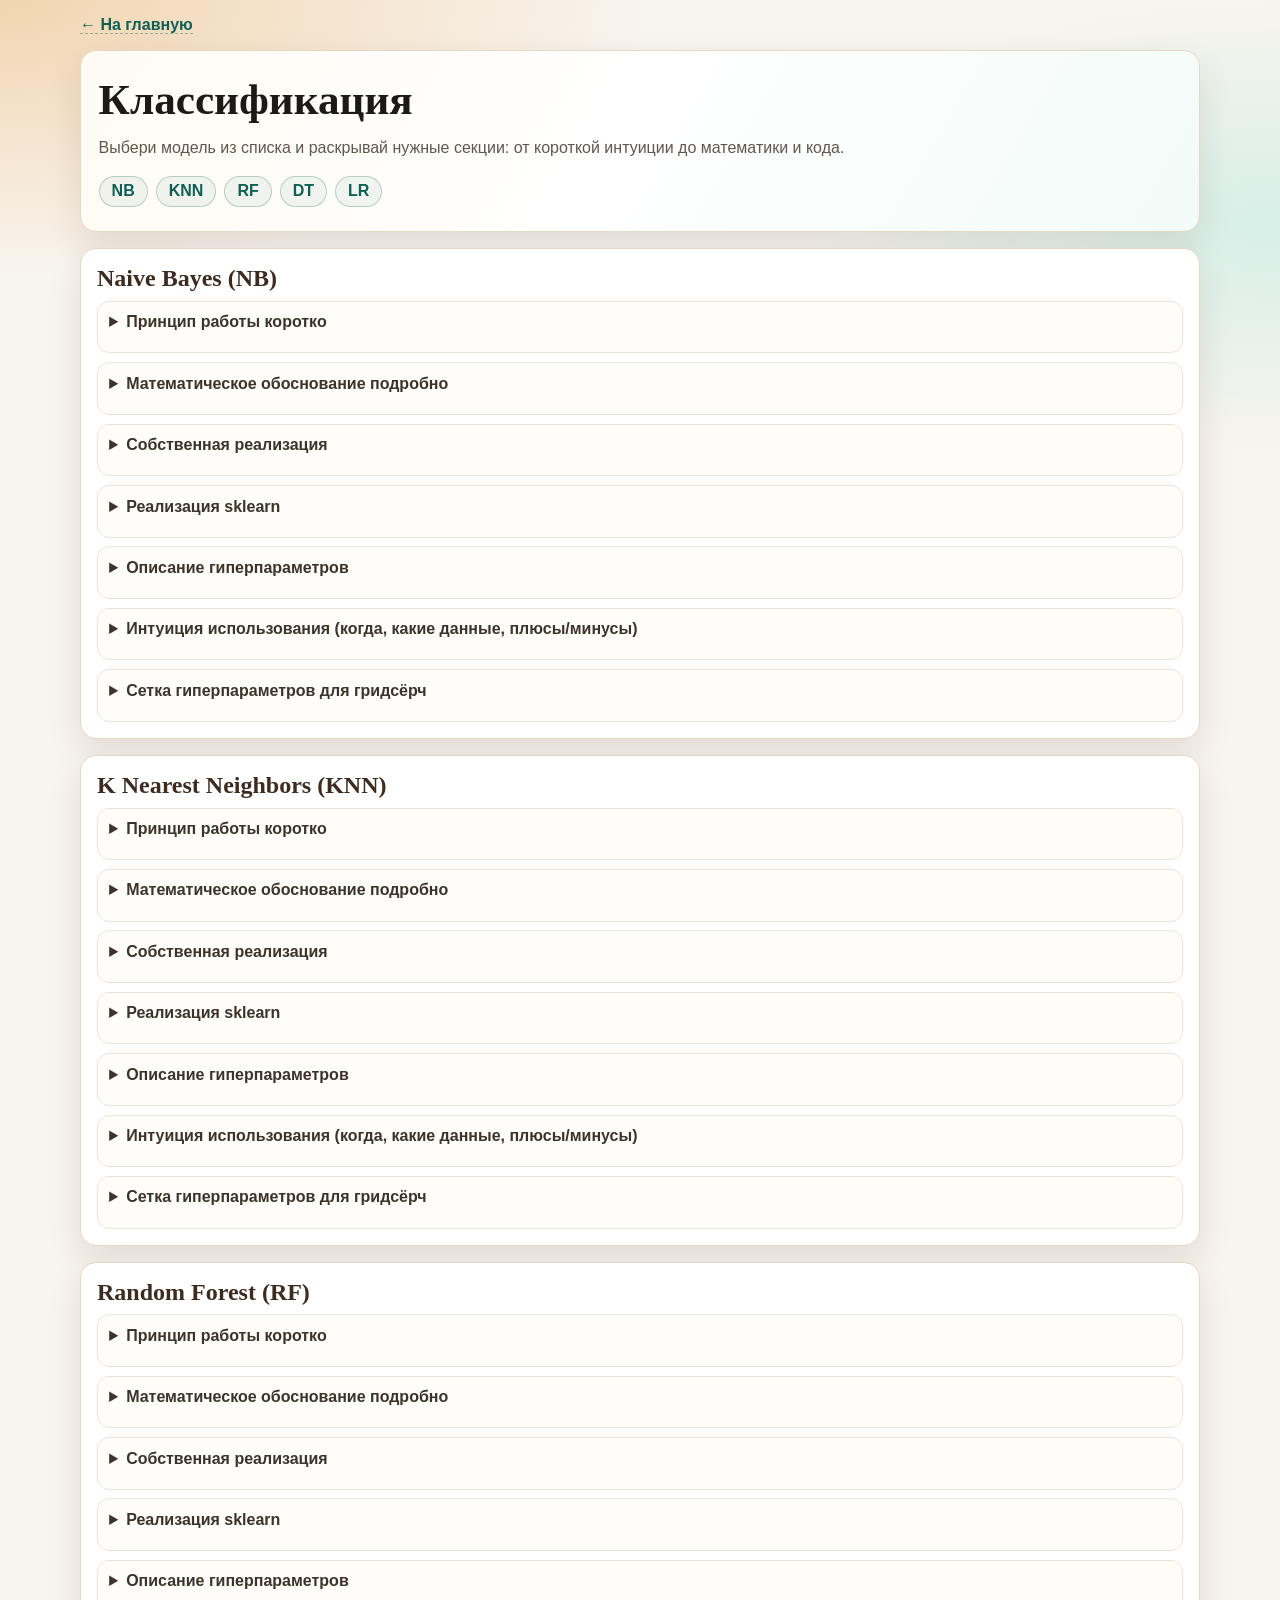
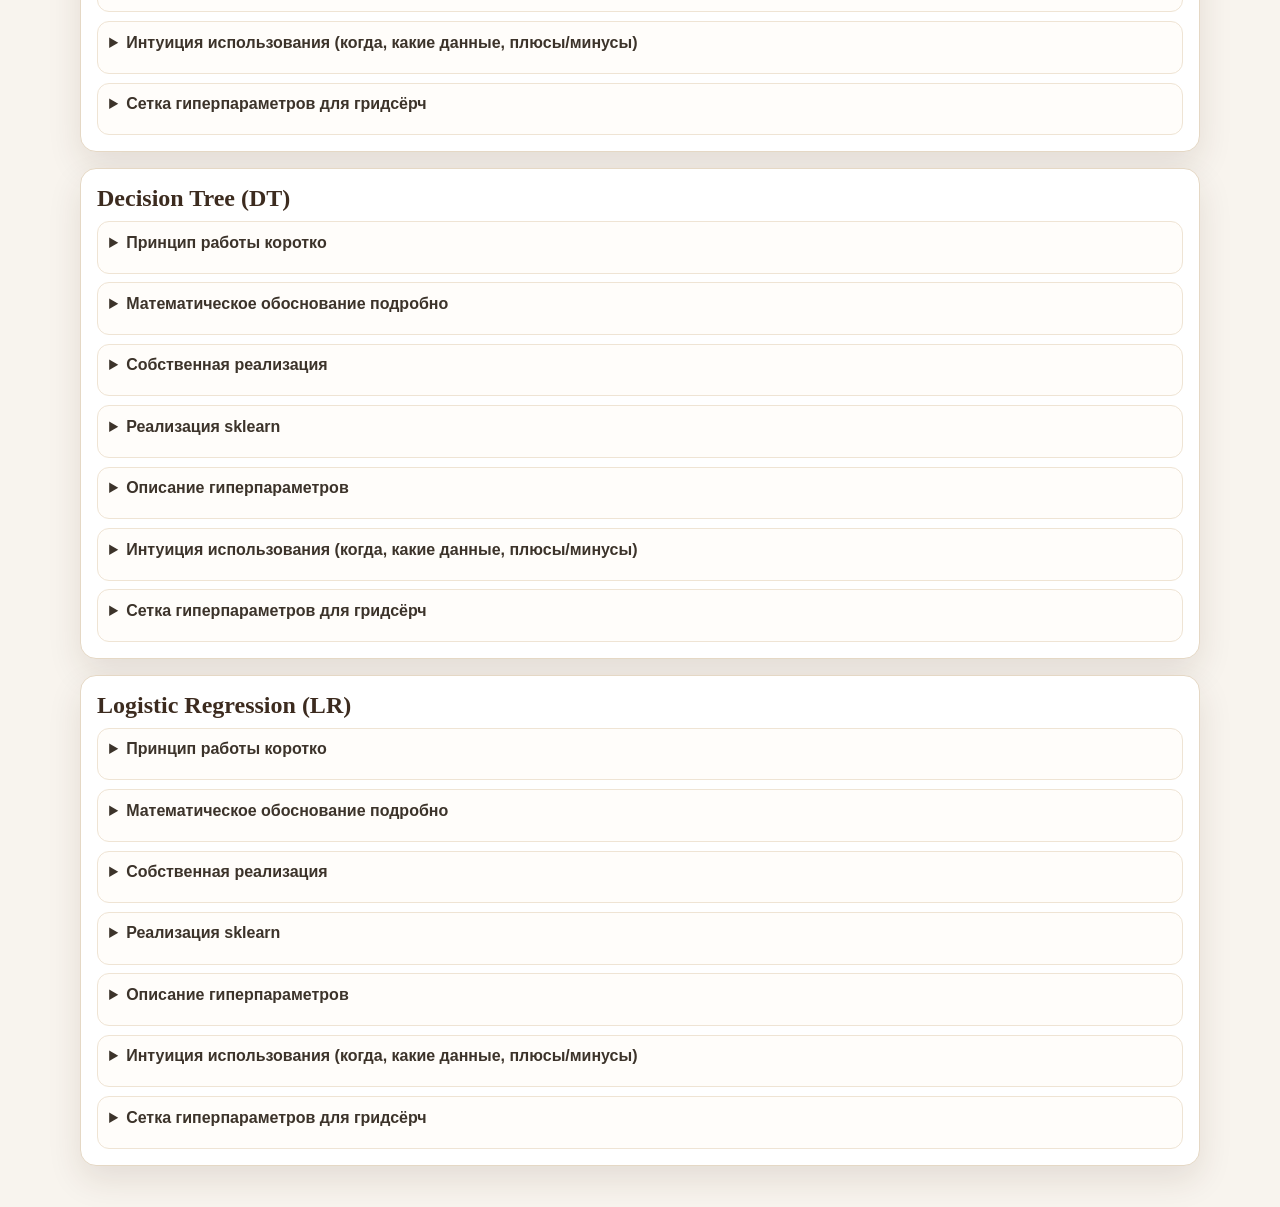
==== classic/classification.html @ c5a0ce5e "init" ====
<!doctype html>
<html lang="ru">
<head>
  <meta charset="UTF-8" />
  <meta name="viewport" content="width=device-width, initial-scale=1.0" />
  <title>Классификация | ML Course</title>
  <style>
    :root {
      --bg: #f8f4ee;
      --text: #1d1916;
      --muted: #62574d;
      --primary: #b14f29;
      --accent: #0f5f55;
      --card: #fff;
      --border: #e5d8c5;
      --shadow: 0 14px 34px rgba(65, 39, 14, 0.11);
      --r: 16px;
      --code-bg: #1f1f1f;
      --code-text: #efece4;
    }
    * { box-sizing: border-box; }
    body {
      margin: 0;
      color: var(--text);
      background:
        radial-gradient(900px 380px at 0% 0%, #f2d5b0 0%, transparent 72%),
        radial-gradient(700px 320px at 100% 8%, #d6efe7 0%, transparent 70%),
        var(--bg);
      font-family: "Source Sans 3", "Segoe UI", sans-serif;
    }
    .wrap { width: min(1120px, calc(100% - 2rem)); margin: 0 auto; padding: 1rem 0 2.6rem; }
    .back {
      color: var(--accent);
      text-decoration: none;
      font-weight: 700;
      border-bottom: 1px dashed rgba(15, 95, 85, 0.4);
    }
    .hero {
      margin-top: 1rem;
      padding: 1.5rem 1.1rem;
      border-radius: var(--r);
      border: 1px solid var(--border);
      background: linear-gradient(120deg, #fffbf3, #fff 48%, #f2fbf8);
      box-shadow: var(--shadow);
    }
    h1 {
      margin: 0;
      font-family: "Bitter", "Georgia", serif;
      font-size: clamp(1.8rem, 4.2vw, 2.7rem);
      line-height: 1.15;
    }
    .hero p { margin: 0.7rem 0 0; color: var(--muted); }
    .toc {
      margin-top: 1rem;
      display: flex;
      flex-wrap: wrap;
      gap: 0.5rem;
    }
    .toc a {
      text-decoration: none;
      color: var(--accent);
      font-weight: 700;
      border: 1px solid rgba(15, 95, 85, 0.25);
      border-radius: 999px;
      padding: 0.35rem 0.75rem;
      background: rgba(15, 95, 85, 0.06);
    }
    .toc a:hover { color: var(--primary); border-color: rgba(177, 79, 41, 0.35); }
    .model {
      margin-top: 1rem;
      border: 1px solid var(--border);
      border-radius: var(--r);
      background: var(--card);
      box-shadow: var(--shadow);
      padding: 1rem;
    }
    .model h2 {
      margin: 0;
      font-family: "Bitter", "Georgia", serif;
      font-size: 1.5rem;
      color: #3c2b1f;
    }
    details {
      margin-top: 0.55rem;
      border: 1px solid #efe4d4;
      border-radius: 12px;
      padding: 0.1rem 0.7rem 0.7rem;
      background: #fffdfa;
    }
    summary {
      cursor: pointer;
      font-weight: 700;
      color: #3c332a;
      padding: 0.62rem 0;
    }
    p { margin: 0.2rem 0 0; color: #39322b; line-height: 1.5; }
    ul { margin: 0.35rem 0 0; padding-left: 1.1rem; }
    li { margin: 0.25rem 0; }
    pre {
      margin: 0.5rem 0 0;
      background: var(--code-bg);
      color: var(--code-text);
      border-radius: 10px;
      border: 1px solid #333;
      padding: 0.7rem;
      overflow-x: auto;
      font-size: 0.84rem;
      line-height: 1.45;
    }
    code { font-family: "JetBrains Mono", "Fira Code", monospace; }
    @media (max-width: 760px) {
      .wrap { width: min(1120px, calc(100% - 1.2rem)); }
      .hero { padding: 1.2rem 0.9rem; }
      .model { padding: 0.85rem; }
    }
  </style>
</head>
<body>
  <main class="wrap">
    <a class="back" href="../index.html">← На главную</a>

    <section class="hero">
      <h1>Классификация</h1>
      <p>Выбери модель из списка и раскрывай нужные секции: от короткой интуиции до математики и кода.</p>
      <nav class="toc">
        <a href="#nb">NB</a>
        <a href="#knn">KNN</a>
        <a href="#rf">RF</a>
        <a href="#dt">DT</a>
        <a href="#lr">LR</a>
      </nav>
    </section>

    <section class="model" id="nb">
      <h2>Naive Bayes (NB)</h2>
      <details><summary>Принцип работы коротко</summary><p>Считает вероятность каждого класса по формуле Байеса и выбирает класс с максимальной вероятностью, предполагая независимость признаков.</p></details>
      <details><summary>Математическое обоснование подробно</summary><p>Используем <code>P(y|x) ∝ P(y) Π P(x_i|y)</code>. Для непрерывных признаков часто берут гауссово распределение: <code>P(x_i|y=c)=N(μ_{ci},σ_{ci}^2)</code>. На практике работаем в логарифмах: <code>log P(y)+Σ log P(x_i|y)</code>.</p></details>
      <details><summary>Собственная реализация</summary><pre><code>class GaussianNBFromScratch:
    def fit(self, X, y):
        ...
    def predict(self, X):
        ...</code></pre></details>
      <details><summary>Реализация sklearn</summary><pre><code>from sklearn.naive_bayes import GaussianNB
model = GaussianNB(var_smoothing=1e-9)
model.fit(X_train, y_train)</code></pre></details>
      <details><summary>Описание гиперпараметров</summary><ul><li><code>var_smoothing</code> - численная стабильность.</li><li><code>priors</code> - априорные вероятности классов.</li></ul></details>
      <details><summary>Интуиция использования (когда, какие данные, плюсы/минусы)</summary><ul><li>Когда: быстрый baseline, особенно текст и разреженные признаки.</li><li>Плюсы: скорость, простота, устойчивость на малых данных.</li><li>Минусы: сильное предположение независимости признаков.</li></ul></details>
      <details><summary>Сетка гиперпараметров для гридсёрч</summary><pre><code>param_grid = {
    "var_smoothing": [1e-12, 1e-10, 1e-9, 1e-8, 1e-7]
}</code></pre></details>
    </section>

    <section class="model" id="knn">
      <h2>K Nearest Neighbors (KNN)</h2>
      <details><summary>Принцип работы коротко</summary><p>Находит ближайшие объекты из train и голосует их классами. Для регрессии усредняет значения соседей.</p></details>
      <details><summary>Математическое обоснование подробно</summary><p>Для точки <code>x</code> ищем <code>N_k(x)</code> по метрике <code>d(x, x_i)</code>. Класс выбираем как <code>argmax_c Σ I(y_i=c)</code> по соседям. Взвешенный вариант использует веса <code>w_i=1/(d_i+ε)</code>.</p></details>
      <details><summary>Собственная реализация</summary><pre><code>class KNNFromScratch:
    def __init__(self, k=5):
        self.k = k
    def fit(self, X, y):
        self.X, self.y = X, y
    def predict(self, X):
        ...</code></pre></details>
      <details><summary>Реализация sklearn</summary><pre><code>from sklearn.neighbors import KNeighborsClassifier
model = KNeighborsClassifier(n_neighbors=5, weights="distance")
model.fit(X_train, y_train)</code></pre></details>
      <details><summary>Описание гиперпараметров</summary><ul><li><code>n_neighbors</code> - сколько соседей учитывать.</li><li><code>weights</code> - равные веса или по расстоянию.</li><li><code>metric</code>, <code>p</code> - метрика расстояния.</li></ul></details>
      <details><summary>Интуиция использования (когда, какие данные, плюсы/минусы)</summary><ul><li>Когда: небольшие/средние датасеты, нелинейные границы.</li><li>Плюсы: не требует обучения параметров модели.</li><li>Минусы: медленный инференс, чувствителен к масштабу признаков.</li></ul></details>
      <details><summary>Сетка гиперпараметров для гридсёрч</summary><pre><code>param_grid = {
    "n_neighbors": [3, 5, 7, 9, 11],
    "weights": ["uniform", "distance"],
    "metric": ["euclidean", "manhattan"],
    "p": [1, 2]
}</code></pre></details>
    </section>

    <section class="model" id="rf">
      <h2>Random Forest (RF)</h2>
      <details><summary>Принцип работы коротко</summary><p>Ансамбль деревьев на бутстрэп-выборках со случайным выбором признаков. Итог - голосование деревьев.</p></details>
      <details><summary>Математическое обоснование подробно</summary><p>Каждое дерево обучается на бутстрэпе <code>D_b</code>. На каждом узле выбирается лучший сплит из случайного подмножества признаков. Усреднение/голосование снижает дисперсию и переобучение.</p></details>
      <details><summary>Собственная реализация</summary><pre><code>class RandomForestToy:
    def __init__(self, n_estimators=100):
        self.n_estimators = n_estimators
    def fit(self, X, y):
        ...
    def predict(self, X):
        ...</code></pre></details>
      <details><summary>Реализация sklearn</summary><pre><code>from sklearn.ensemble import RandomForestClassifier
model = RandomForestClassifier(n_estimators=300, random_state=42)
model.fit(X_train, y_train)</code></pre></details>
      <details><summary>Описание гиперпараметров</summary><ul><li><code>n_estimators</code> - число деревьев.</li><li><code>max_depth</code> - ограничение глубины.</li><li><code>min_samples_split</code>, <code>min_samples_leaf</code> - регуляризация.</li><li><code>max_features</code> - число признаков на сплит.</li></ul></details>
      <details><summary>Интуиция использования (когда, какие данные, плюсы/минусы)</summary><ul><li>Когда: табличные данные, нужен сильный baseline.</li><li>Плюсы: устойчивость, неплохая работа из коробки.</li><li>Минусы: крупная модель, ниже интерпретируемость.</li></ul></details>
      <details><summary>Сетка гиперпараметров для гридсёрч</summary><pre><code>param_grid = {
    "n_estimators": [100, 200, 400],
    "max_depth": [None, 5, 10, 20],
    "min_samples_split": [2, 5, 10],
    "min_samples_leaf": [1, 2, 4],
    "max_features": ["sqrt", "log2"]
}</code></pre></details>
    </section>

    <section class="model" id="dt">
      <h2>Decision Tree (DT)</h2>
      <details><summary>Принцип работы коротко</summary><p>Последовательно делит пространство признаков на области с максимально однородными классами.</p></details>
      <details><summary>Математическое обоснование подробно</summary><p>На каждом узле ищем сплит с максимальным уменьшением неопределенности: <code>ΔI = I(parent) - Σ (n_j/n) I(child_j)</code>, где <code>I</code> - Gini или Entropy.</p></details>
      <details><summary>Собственная реализация</summary><pre><code>class DecisionTreeOneSplit:
    def fit(self, X, y):
        ...
    def predict(self, X):
        ...</code></pre></details>
      <details><summary>Реализация sklearn</summary><pre><code>from sklearn.tree import DecisionTreeClassifier
model = DecisionTreeClassifier(random_state=42)
model.fit(X_train, y_train)</code></pre></details>
      <details><summary>Описание гиперпараметров</summary><ul><li><code>criterion</code> - <code>gini</code> или <code>entropy</code>.</li><li><code>max_depth</code> - глубина дерева.</li><li><code>min_samples_split</code>, <code>min_samples_leaf</code> - контроль переобучения.</li><li><code>ccp_alpha</code> - pruning.</li></ul></details>
      <details><summary>Интуиция использования (когда, какие данные, плюсы/минусы)</summary><ul><li>Когда: нужна объяснимость и простые правила.</li><li>Плюсы: интерпретируемость, работает с нелинейностями.</li><li>Минусы: легко переобучается без ограничений.</li></ul></details>
      <details><summary>Сетка гиперпараметров для гридсёрч</summary><pre><code>param_grid = {
    "criterion": ["gini", "entropy"],
    "max_depth": [None, 3, 5, 10, 20],
    "min_samples_split": [2, 5, 10],
    "min_samples_leaf": [1, 2, 4],
    "ccp_alpha": [0.0, 0.001, 0.01]
}</code></pre></details>
    </section>

    <section class="model" id="lr">
      <h2>Logistic Regression (LR)</h2>
      <details><summary>Принцип работы коротко</summary><p>Линейная модель, которая через сигмоиду оценивает вероятность класса и порогом принимает решение.</p></details>
      <details><summary>Математическое обоснование подробно</summary><p><code>p(y=1|x)=σ(w^Tx+b)</code>, где <code>σ(z)=1/(1+e^-z)</code>. Параметры ищутся минимизацией log-loss: <code>L=-Σ[ylogp+(1-y)log(1-p)] + λR(w)</code>.</p></details>
      <details><summary>Собственная реализация</summary><pre><code>class LogisticRegressionFromScratch:
    def fit(self, X, y):
        ...
    def predict(self, X):
        ...</code></pre></details>
      <details><summary>Реализация sklearn</summary><pre><code>from sklearn.linear_model import LogisticRegression
model = LogisticRegression(max_iter=2000, solver="liblinear")
model.fit(X_train, y_train)</code></pre></details>
      <details><summary>Описание гиперпараметров</summary><ul><li><code>C</code> - обратная сила регуляризации.</li><li><code>penalty</code> - тип регуляризации.</li><li><code>solver</code> - оптимизатор.</li><li><code>class_weight</code> - веса классов.</li></ul></details>
      <details><summary>Интуиция использования (когда, какие данные, плюсы/минусы)</summary><ul><li>Когда: линейно разделимые или почти линейные данные, нужен быстрый и объяснимый baseline.</li><li>Плюсы: интерпретируемые коэффициенты, стабильная оптимизация.</li><li>Минусы: ограничена линейной границей.</li></ul></details>
      <details><summary>Сетка гиперпараметров для гридсёрч</summary><pre><code>param_grid = {
    "C": [0.01, 0.1, 1, 10, 100],
    "penalty": ["l1", "l2"],
    "solver": ["liblinear", "saga"],
    "class_weight": [None, "balanced"],
    "max_iter": [1000, 2000, 4000]
}</code></pre></details>
    </section>
  </main>
</body>
</html>
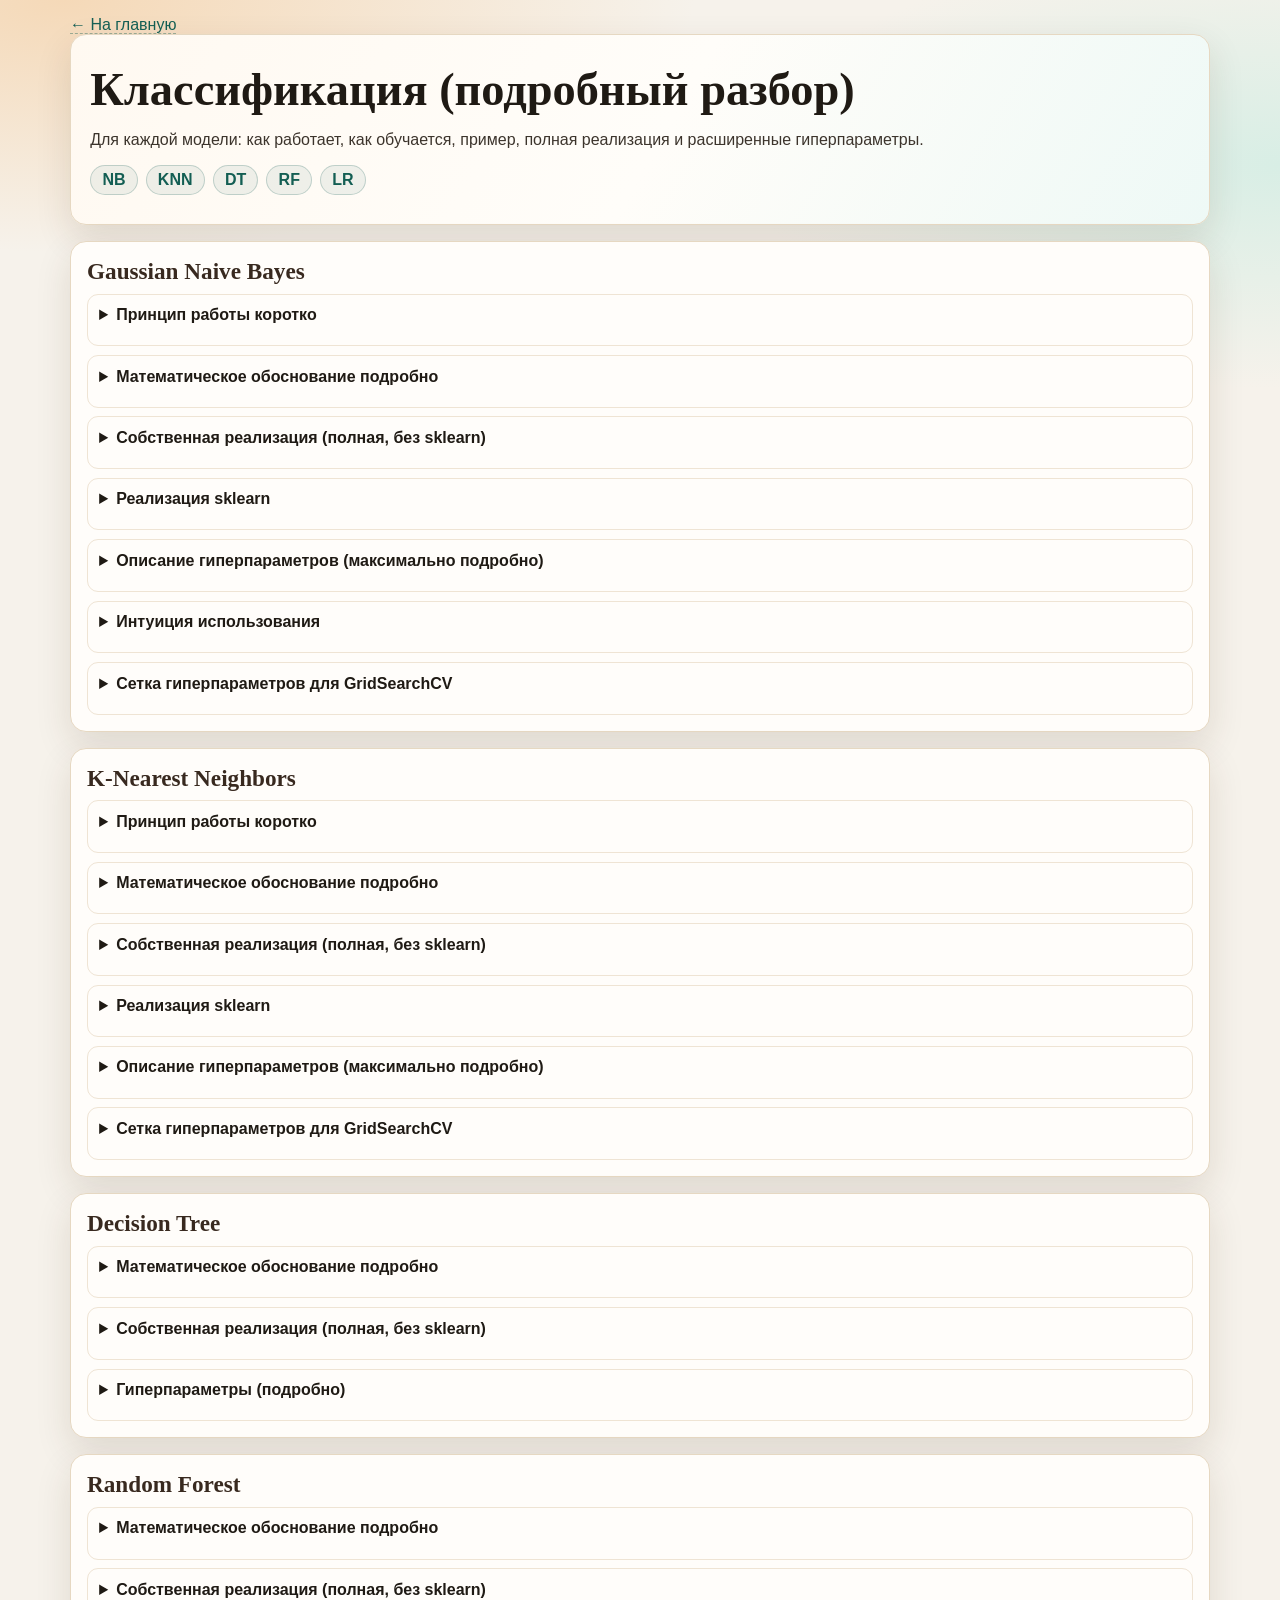
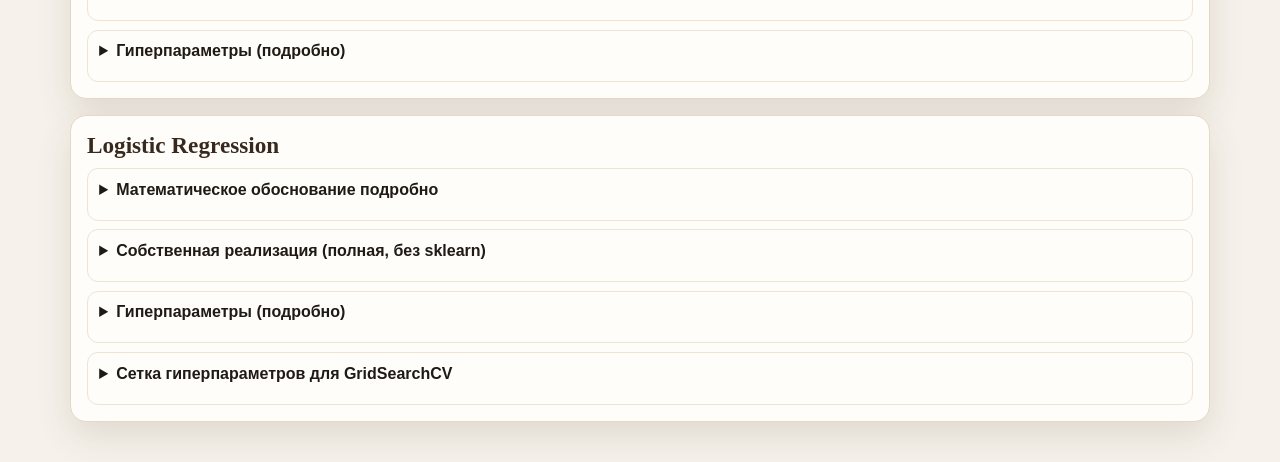
==== commit 76a4409b: "init" ====
--- a/classic/classification.html
+++ b/classic/classification.html
@@ -1,249 +1,267 @@
 <!doctype html>
-<html lang="ru">
-<head>
-  <meta charset="UTF-8" />
-  <meta name="viewport" content="width=device-width, initial-scale=1.0" />
-  <title>Классификация | ML Course</title>
-  <style>
-    :root {
-      --bg: #f8f4ee;
-      --text: #1d1916;
-      --muted: #62574d;
-      --primary: #b14f29;
-      --accent: #0f5f55;
-      --card: #fff;
-      --border: #e5d8c5;
-      --shadow: 0 14px 34px rgba(65, 39, 14, 0.11);
-      --r: 16px;
-      --code-bg: #1f1f1f;
-      --code-text: #efece4;
-    }
-    * { box-sizing: border-box; }
-    body {
-      margin: 0;
-      color: var(--text);
-      background:
-        radial-gradient(900px 380px at 0% 0%, #f2d5b0 0%, transparent 72%),
-        radial-gradient(700px 320px at 100% 8%, #d6efe7 0%, transparent 70%),
-        var(--bg);
-      font-family: "Source Sans 3", "Segoe UI", sans-serif;
-    }
-    .wrap { width: min(1120px, calc(100% - 2rem)); margin: 0 auto; padding: 1rem 0 2.6rem; }
-    .back {
-      color: var(--accent);
-      text-decoration: none;
-      font-weight: 700;
-      border-bottom: 1px dashed rgba(15, 95, 85, 0.4);
-    }
-    .hero {
-      margin-top: 1rem;
-      padding: 1.5rem 1.1rem;
-      border-radius: var(--r);
-      border: 1px solid var(--border);
-      background: linear-gradient(120deg, #fffbf3, #fff 48%, #f2fbf8);
-      box-shadow: var(--shadow);
-    }
-    h1 {
-      margin: 0;
-      font-family: "Bitter", "Georgia", serif;
-      font-size: clamp(1.8rem, 4.2vw, 2.7rem);
-      line-height: 1.15;
-    }
-    .hero p { margin: 0.7rem 0 0; color: var(--muted); }
-    .toc {
-      margin-top: 1rem;
-      display: flex;
-      flex-wrap: wrap;
-      gap: 0.5rem;
-    }
-    .toc a {
-      text-decoration: none;
-      color: var(--accent);
-      font-weight: 700;
-      border: 1px solid rgba(15, 95, 85, 0.25);
-      border-radius: 999px;
-      padding: 0.35rem 0.75rem;
-      background: rgba(15, 95, 85, 0.06);
-    }
-    .toc a:hover { color: var(--primary); border-color: rgba(177, 79, 41, 0.35); }
-    .model {
-      margin-top: 1rem;
-      border: 1px solid var(--border);
-      border-radius: var(--r);
-      background: var(--card);
-      box-shadow: var(--shadow);
-      padding: 1rem;
-    }
-    .model h2 {
-      margin: 0;
-      font-family: "Bitter", "Georgia", serif;
-      font-size: 1.5rem;
-      color: #3c2b1f;
-    }
-    details {
-      margin-top: 0.55rem;
-      border: 1px solid #efe4d4;
-      border-radius: 12px;
-      padding: 0.1rem 0.7rem 0.7rem;
-      background: #fffdfa;
-    }
-    summary {
-      cursor: pointer;
-      font-weight: 700;
-      color: #3c332a;
-      padding: 0.62rem 0;
-    }
-    p { margin: 0.2rem 0 0; color: #39322b; line-height: 1.5; }
-    ul { margin: 0.35rem 0 0; padding-left: 1.1rem; }
-    li { margin: 0.25rem 0; }
-    pre {
-      margin: 0.5rem 0 0;
-      background: var(--code-bg);
-      color: var(--code-text);
-      border-radius: 10px;
-      border: 1px solid #333;
-      padding: 0.7rem;
-      overflow-x: auto;
-      font-size: 0.84rem;
-      line-height: 1.45;
-    }
-    code { font-family: "JetBrains Mono", "Fira Code", monospace; }
-    @media (max-width: 760px) {
-      .wrap { width: min(1120px, calc(100% - 1.2rem)); }
-      .hero { padding: 1.2rem 0.9rem; }
-      .model { padding: 0.85rem; }
-    }
-  </style>
-</head>
-<body>
-  <main class="wrap">
-    <a class="back" href="../index.html">← На главную</a>
-
-    <section class="hero">
-      <h1>Классификация</h1>
-      <p>Выбери модель из списка и раскрывай нужные секции: от короткой интуиции до математики и кода.</p>
-      <nav class="toc">
-        <a href="#nb">NB</a>
-        <a href="#knn">KNN</a>
-        <a href="#rf">RF</a>
-        <a href="#dt">DT</a>
-        <a href="#lr">LR</a>
-      </nav>
-    </section>
-
-    <section class="model" id="nb">
-      <h2>Naive Bayes (NB)</h2>
-      <details><summary>Принцип работы коротко</summary><p>Считает вероятность каждого класса по формуле Байеса и выбирает класс с максимальной вероятностью, предполагая независимость признаков.</p></details>
-      <details><summary>Математическое обоснование подробно</summary><p>Используем <code>P(y|x) ∝ P(y) Π P(x_i|y)</code>. Для непрерывных признаков часто берут гауссово распределение: <code>P(x_i|y=c)=N(μ_{ci},σ_{ci}^2)</code>. На практике работаем в логарифмах: <code>log P(y)+Σ log P(x_i|y)</code>.</p></details>
-      <details><summary>Собственная реализация</summary><pre><code>class GaussianNBFromScratch:
-    def fit(self, X, y):
-        ...
-    def predict(self, X):
-        ...</code></pre></details>
-      <details><summary>Реализация sklearn</summary><pre><code>from sklearn.naive_bayes import GaussianNB
+<html lang="ru"><head><meta charset="UTF-8"/><meta name="viewport" content="width=device-width,initial-scale=1.0"/><title>Классификация | ML Course</title><link rel="stylesheet" href="../assets/styles.css"/></head>
+<body><main class="wrap"><a href="../index.html">← На главную</a><section class="hero"><h1>Классификация (подробный разбор)</h1><p>Для каждой модели: как работает, как обучается, пример, полная реализация и расширенные гиперпараметры.</p><div class="chips"><a href="#nb">NB</a><a href="#knn">KNN</a><a href="#dt">DT</a><a href="#rf">RF</a><a href="#lr">LR</a></div></section>
+
+<section class="panel" id="nb"><h2>Gaussian Naive Bayes</h2>
+<details><summary>Принцип работы коротко</summary><p>Оцениваем вероятность класса по формуле Байеса и выбираем класс с максимальным апостериорным лог-скором.</p></details>
+<details><summary>Математическое обоснование подробно</summary><p><code>P(y|x) ∝ P(y)∏_j P(x_j|y)</code>. Для непрерывных признаков часто предполагается гауссовская плотность: <code>P(x_j|y=c)=N(μ_{cj},σ^2_{cj})</code>. На практике считаем логарифмы: <code>log P(y=c)+Σ_j log N(x_j;μ_{cj},σ^2_{cj})</code>. Обучение: оценка <code>μ,σ^2</code> и приоров <code>P(y)</code> по выборке MLE-оценками. Пример: если у класса 1 среднее признака выше, то точка с высоким значением признака даст более высокий лог-скор для класса 1.</p></details>
+<details><summary>Собственная реализация (полная, без sklearn)</summary><pre><code>import numpy as np
+
+class GaussianNBFromScratch:
+    def __init__(self, var_smoothing=1e-9):
+        self.var_smoothing = var_smoothing
+
+    def fit(self, X, y):
+        X = np.asarray(X, dtype=float)
+        y = np.asarray(y)
+        self.classes_ = np.unique(y)
+        n_samples, n_features = X.shape
+        self.class_log_prior_ = np.zeros(len(self.classes_))
+        self.theta_ = np.zeros((len(self.classes_), n_features))
+        self.var_ = np.zeros((len(self.classes_), n_features))
+
+        for i, c in enumerate(self.classes_):
+            Xc = X[y == c]
+            self.class_log_prior_[i] = np.log(len(Xc) / n_samples)
+            self.theta_[i, :] = Xc.mean(axis=0)
+            self.var_[i, :] = Xc.var(axis=0) + self.var_smoothing
+        return self
+
+    def _joint_log_likelihood(self, X):
+        X = np.asarray(X, dtype=float)
+        jll = []
+        for i in range(len(self.classes_)):
+            mean = self.theta_[i]
+            var = self.var_[i]
+            log_prob = -0.5 * np.sum(np.log(2.0 * np.pi * var))
+            log_prob -= 0.5 * np.sum(((X - mean) ** 2) / var, axis=1)
+            jll.append(self.class_log_prior_[i] + log_prob)
+        return np.vstack(jll).T
+
+    def predict(self, X):
+        jll = self._joint_log_likelihood(X)
+        return self.classes_[np.argmax(jll, axis=1)]
+
+    def predict_proba(self, X):
+        jll = self._joint_log_likelihood(X)
+        jll = jll - np.max(jll, axis=1, keepdims=True)
+        probs = np.exp(jll)
+        probs /= probs.sum(axis=1, keepdims=True)
+        return probs</code></pre></details>
+<details><summary>Реализация sklearn</summary><pre><code>from sklearn.naive_bayes import GaussianNB
 model = GaussianNB(var_smoothing=1e-9)
-model.fit(X_train, y_train)</code></pre></details>
-      <details><summary>Описание гиперпараметров</summary><ul><li><code>var_smoothing</code> - численная стабильность.</li><li><code>priors</code> - априорные вероятности классов.</li></ul></details>
-      <details><summary>Интуиция использования (когда, какие данные, плюсы/минусы)</summary><ul><li>Когда: быстрый baseline, особенно текст и разреженные признаки.</li><li>Плюсы: скорость, простота, устойчивость на малых данных.</li><li>Минусы: сильное предположение независимости признаков.</li></ul></details>
-      <details><summary>Сетка гиперпараметров для гридсёрч</summary><pre><code>param_grid = {
-    "var_smoothing": [1e-12, 1e-10, 1e-9, 1e-8, 1e-7]
-}</code></pre></details>
-    </section>
-
-    <section class="model" id="knn">
-      <h2>K Nearest Neighbors (KNN)</h2>
-      <details><summary>Принцип работы коротко</summary><p>Находит ближайшие объекты из train и голосует их классами. Для регрессии усредняет значения соседей.</p></details>
-      <details><summary>Математическое обоснование подробно</summary><p>Для точки <code>x</code> ищем <code>N_k(x)</code> по метрике <code>d(x, x_i)</code>. Класс выбираем как <code>argmax_c Σ I(y_i=c)</code> по соседям. Взвешенный вариант использует веса <code>w_i=1/(d_i+ε)</code>.</p></details>
-      <details><summary>Собственная реализация</summary><pre><code>class KNNFromScratch:
-    def __init__(self, k=5):
-        self.k = k
-    def fit(self, X, y):
-        self.X, self.y = X, y
-    def predict(self, X):
-        ...</code></pre></details>
-      <details><summary>Реализация sklearn</summary><pre><code>from sklearn.neighbors import KNeighborsClassifier
-model = KNeighborsClassifier(n_neighbors=5, weights="distance")
-model.fit(X_train, y_train)</code></pre></details>
-      <details><summary>Описание гиперпараметров</summary><ul><li><code>n_neighbors</code> - сколько соседей учитывать.</li><li><code>weights</code> - равные веса или по расстоянию.</li><li><code>metric</code>, <code>p</code> - метрика расстояния.</li></ul></details>
-      <details><summary>Интуиция использования (когда, какие данные, плюсы/минусы)</summary><ul><li>Когда: небольшие/средние датасеты, нелинейные границы.</li><li>Плюсы: не требует обучения параметров модели.</li><li>Минусы: медленный инференс, чувствителен к масштабу признаков.</li></ul></details>
-      <details><summary>Сетка гиперпараметров для гридсёрч</summary><pre><code>param_grid = {
-    "n_neighbors": [3, 5, 7, 9, 11],
+model.fit(X_train, y_train)
+y_pred = model.predict(X_test)</code></pre></details>
+<details><summary>Описание гиперпараметров (максимально подробно)</summary><ul><li><code>var_smoothing</code>: добавка к дисперсии; стабилизирует вычисления, особенно при почти константных признаках.</li><li><code>priors</code>: ручная установка априорных вероятностей классов; полезно при известном реальном дисбалансе.</li><li>Практика: сначала стандартизуй признаки и подбирай <code>var_smoothing</code> лог-шкалой.</li></ul></details>
+<details><summary>Интуиция использования</summary><p>Отличный быстрый baseline и сильный выбор для текстовых/разреженных задач. Ограничение: независимость признаков часто нарушается.</p></details>
+<details><summary>Сетка гиперпараметров для GridSearchCV</summary><pre><code>param_grid = {
+    "var_smoothing": np.logspace(-12, -6, 13)
+}</code></pre></details></section>
+
+<section class="panel" id="knn"><h2>K-Nearest Neighbors</h2>
+<details><summary>Принцип работы коротко</summary><p>Новый объект получает класс по большинству среди <code>k</code> ближайших объектов train-набора.</p></details>
+<details><summary>Математическое обоснование подробно</summary><p>Для точки <code>x</code> ищем множество соседей <code>N_k(x)</code> по метрике <code>d</code>. Решение: <code>ŷ=argmax_c Σ_{i∈N_k(x)} w_i I(y_i=c)</code>, где <code>w_i</code> - вес (равный или обратный расстоянию). Обучения параметров как в линейных моделях нет: модель “учится” запоминанием train-данных. Важны масштабирование и выбор метрики.</p></details>
+<details><summary>Собственная реализация (полная, без sklearn)</summary><pre><code>import numpy as np
+from collections import Counter
+
+class KNNClassifierFromScratch:
+    def __init__(self, n_neighbors=5, weights="uniform", p=2):
+        self.n_neighbors = n_neighbors
+        self.weights = weights
+        self.p = p
+
+    def fit(self, X, y):
+        self.X_train = np.asarray(X, dtype=float)
+        self.y_train = np.asarray(y)
+        return self
+
+    def _distance(self, x):
+        return np.sum(np.abs(self.X_train - x) ** self.p, axis=1) ** (1 / self.p)
+
+    def predict(self, X):
+        X = np.asarray(X, dtype=float)
+        preds = []
+        for x in X:
+            dists = self._distance(x)
+            idx = np.argsort(dists)[:self.n_neighbors]
+            labels = self.y_train[idx]
+            if self.weights == "distance":
+                w = 1.0 / (dists[idx] + 1e-12)
+                score = {}
+                for lbl, ww in zip(labels, w):
+                    score[lbl] = score.get(lbl, 0.0) + ww
+                preds.append(max(score, key=score.get))
+            else:
+                preds.append(Counter(labels).most_common(1)[0][0])
+        return np.array(preds)</code></pre></details>
+<details><summary>Реализация sklearn</summary><pre><code>from sklearn.neighbors import KNeighborsClassifier
+model = KNeighborsClassifier(n_neighbors=7, metric="minkowski", p=2, weights="distance")
+model.fit(X_train, y_train)
+y_pred = model.predict(X_test)</code></pre></details>
+<details><summary>Описание гиперпараметров (максимально подробно)</summary><ul><li><code>n_neighbors</code>: смещение/дисперсия; маленький <code>k</code> -> шумочувствительность, большой <code>k</code> -> сглаживание.</li><li><code>weights</code>: <code>uniform</code> или <code>distance</code>; второй вариант полезен, когда плотность данных неоднородна.</li><li><code>metric</code>, <code>p</code>: геометрия пространства; для sparse/высоких размерностей выбор критичен.</li><li><code>algorithm</code>: <code>auto/ball_tree/kd_tree/brute</code>; влияет на скорость, не на качество.</li><li><code>leaf_size</code>: баланс памяти и скорости в деревьях поиска соседей.</li></ul></details>
+<details><summary>Сетка гиперпараметров для GridSearchCV</summary><pre><code>param_grid = {
+    "n_neighbors": [3, 5, 7, 9, 11, 15],
     "weights": ["uniform", "distance"],
-    "metric": ["euclidean", "manhattan"],
+    "metric": ["euclidean", "manhattan", "minkowski"],
     "p": [1, 2]
-}</code></pre></details>
-    </section>
-
-    <section class="model" id="rf">
-      <h2>Random Forest (RF)</h2>
-      <details><summary>Принцип работы коротко</summary><p>Ансамбль деревьев на бутстрэп-выборках со случайным выбором признаков. Итог - голосование деревьев.</p></details>
-      <details><summary>Математическое обоснование подробно</summary><p>Каждое дерево обучается на бутстрэпе <code>D_b</code>. На каждом узле выбирается лучший сплит из случайного подмножества признаков. Усреднение/голосование снижает дисперсию и переобучение.</p></details>
-      <details><summary>Собственная реализация</summary><pre><code>class RandomForestToy:
-    def __init__(self, n_estimators=100):
+}</code></pre></details></section>
+
+<section class="panel" id="dt"><h2>Decision Tree</h2>
+<details><summary>Математическое обоснование подробно</summary><p>На каждом узле выбираем сплит, максимизирующий уменьшение неоднородности: <code>ΔI = I(parent)-Σ(n_j/n)I(child_j)</code>. Для классификации обычно <code>Gini = 1-Σp_c^2</code> или <code>Entropy = -Σp_c log p_c</code>. Обучение - жадное рекурсивное построение дерева до критериев остановки.</p></details>
+<details><summary>Собственная реализация (полная, без sklearn)</summary><pre><code>import numpy as np
+
+class DecisionTreeNode:
+    def __init__(self, feature=None, threshold=None, left=None, right=None, value=None):
+        self.feature = feature
+        self.threshold = threshold
+        self.left = left
+        self.right = right
+        self.value = value
+
+class DecisionTreeClassifierFromScratch:
+    def __init__(self, max_depth=10, min_samples_split=2):
+        self.max_depth = max_depth
+        self.min_samples_split = min_samples_split
+
+    def _gini(self, y):
+        _, counts = np.unique(y, return_counts=True)
+        p = counts / len(y)
+        return 1 - np.sum(p ** 2)
+
+    def _best_split(self, X, y):
+        best_gain = -1
+        best = (None, None)
+        parent_imp = self._gini(y)
+        n, m = X.shape
+        for f in range(m):
+            thresholds = np.unique(X[:, f])
+            for t in thresholds:
+                left_idx = X[:, f] <= t
+                right_idx = ~left_idx
+                if left_idx.sum() == 0 or right_idx.sum() == 0:
+                    continue
+                left_imp = self._gini(y[left_idx])
+                right_imp = self._gini(y[right_idx])
+                gain = parent_imp - (left_idx.sum()/n)*left_imp - (right_idx.sum()/n)*right_imp
+                if gain > best_gain:
+                    best_gain = gain
+                    best = (f, t)
+        return best
+
+    def _build(self, X, y, depth):
+        classes, counts = np.unique(y, return_counts=True)
+        majority = classes[np.argmax(counts)]
+        if depth >= self.max_depth or len(y) < self.min_samples_split or len(classes) == 1:
+            return DecisionTreeNode(value=majority)
+        f, t = self._best_split(X, y)
+        if f is None:
+            return DecisionTreeNode(value=majority)
+        left_idx = X[:, f] <= t
+        right_idx = ~left_idx
+        left = self._build(X[left_idx], y[left_idx], depth + 1)
+        right = self._build(X[right_idx], y[right_idx], depth + 1)
+        return DecisionTreeNode(feature=f, threshold=t, left=left, right=right)
+
+    def fit(self, X, y):
+        X = np.asarray(X, dtype=float)
+        y = np.asarray(y)
+        self.root = self._build(X, y, 0)
+        return self
+
+    def _predict_one(self, x, node):
+        if node.value is not None:
+            return node.value
+        if x[node.feature] <= node.threshold:
+            return self._predict_one(x, node.left)
+        return self._predict_one(x, node.right)
+
+    def predict(self, X):
+        X = np.asarray(X, dtype=float)
+        return np.array([self._predict_one(x, self.root) for x in X])</code></pre></details>
+<details><summary>Гиперпараметры (подробно)</summary><ul><li><code>criterion</code>: <code>gini/entropy/log_loss</code> - функция качества сплита.</li><li><code>max_depth</code>: главный ограничитель сложности.</li><li><code>min_samples_split</code>, <code>min_samples_leaf</code>: минимальный размер узла/листа.</li><li><code>max_features</code>: регуляризация через ограничение признаков.</li><li><code>ccp_alpha</code>: post-pruning (cost-complexity pruning).</li></ul></details>
+</section>
+
+<section class="panel" id="rf"><h2>Random Forest</h2><details><summary>Математическое обоснование подробно</summary><p>Каждое дерево обучается на бутстрэп-выборке, а в узлах рассматривается случайное подмножество признаков. Это декоррелирует деревья и снижает дисперсию ансамбля при голосовании.</p></details><details><summary>Собственная реализация (полная, без sklearn)</summary><pre><code>import numpy as np
+from collections import Counter
+
+class RandomForestClassifierFromScratch:
+    def __init__(self, n_estimators=50, max_depth=8, max_features="sqrt", random_state=42):
         self.n_estimators = n_estimators
-    def fit(self, X, y):
-        ...
-    def predict(self, X):
-        ...</code></pre></details>
-      <details><summary>Реализация sklearn</summary><pre><code>from sklearn.ensemble import RandomForestClassifier
-model = RandomForestClassifier(n_estimators=300, random_state=42)
-model.fit(X_train, y_train)</code></pre></details>
-      <details><summary>Описание гиперпараметров</summary><ul><li><code>n_estimators</code> - число деревьев.</li><li><code>max_depth</code> - ограничение глубины.</li><li><code>min_samples_split</code>, <code>min_samples_leaf</code> - регуляризация.</li><li><code>max_features</code> - число признаков на сплит.</li></ul></details>
-      <details><summary>Интуиция использования (когда, какие данные, плюсы/минусы)</summary><ul><li>Когда: табличные данные, нужен сильный baseline.</li><li>Плюсы: устойчивость, неплохая работа из коробки.</li><li>Минусы: крупная модель, ниже интерпретируемость.</li></ul></details>
-      <details><summary>Сетка гиперпараметров для гридсёрч</summary><pre><code>param_grid = {
-    "n_estimators": [100, 200, 400],
-    "max_depth": [None, 5, 10, 20],
-    "min_samples_split": [2, 5, 10],
-    "min_samples_leaf": [1, 2, 4],
-    "max_features": ["sqrt", "log2"]
-}</code></pre></details>
-    </section>
-
-    <section class="model" id="dt">
-      <h2>Decision Tree (DT)</h2>
-      <details><summary>Принцип работы коротко</summary><p>Последовательно делит пространство признаков на области с максимально однородными классами.</p></details>
-      <details><summary>Математическое обоснование подробно</summary><p>На каждом узле ищем сплит с максимальным уменьшением неопределенности: <code>ΔI = I(parent) - Σ (n_j/n) I(child_j)</code>, где <code>I</code> - Gini или Entropy.</p></details>
-      <details><summary>Собственная реализация</summary><pre><code>class DecisionTreeOneSplit:
-    def fit(self, X, y):
-        ...
-    def predict(self, X):
-        ...</code></pre></details>
-      <details><summary>Реализация sklearn</summary><pre><code>from sklearn.tree import DecisionTreeClassifier
-model = DecisionTreeClassifier(random_state=42)
-model.fit(X_train, y_train)</code></pre></details>
-      <details><summary>Описание гиперпараметров</summary><ul><li><code>criterion</code> - <code>gini</code> или <code>entropy</code>.</li><li><code>max_depth</code> - глубина дерева.</li><li><code>min_samples_split</code>, <code>min_samples_leaf</code> - контроль переобучения.</li><li><code>ccp_alpha</code> - pruning.</li></ul></details>
-      <details><summary>Интуиция использования (когда, какие данные, плюсы/минусы)</summary><ul><li>Когда: нужна объяснимость и простые правила.</li><li>Плюсы: интерпретируемость, работает с нелинейностями.</li><li>Минусы: легко переобучается без ограничений.</li></ul></details>
-      <details><summary>Сетка гиперпараметров для гридсёрч</summary><pre><code>param_grid = {
-    "criterion": ["gini", "entropy"],
-    "max_depth": [None, 3, 5, 10, 20],
-    "min_samples_split": [2, 5, 10],
-    "min_samples_leaf": [1, 2, 4],
-    "ccp_alpha": [0.0, 0.001, 0.01]
-}</code></pre></details>
-    </section>
-
-    <section class="model" id="lr">
-      <h2>Logistic Regression (LR)</h2>
-      <details><summary>Принцип работы коротко</summary><p>Линейная модель, которая через сигмоиду оценивает вероятность класса и порогом принимает решение.</p></details>
-      <details><summary>Математическое обоснование подробно</summary><p><code>p(y=1|x)=σ(w^Tx+b)</code>, где <code>σ(z)=1/(1+e^-z)</code>. Параметры ищутся минимизацией log-loss: <code>L=-Σ[ylogp+(1-y)log(1-p)] + λR(w)</code>.</p></details>
-      <details><summary>Собственная реализация</summary><pre><code>class LogisticRegressionFromScratch:
-    def fit(self, X, y):
-        ...
-    def predict(self, X):
-        ...</code></pre></details>
-      <details><summary>Реализация sklearn</summary><pre><code>from sklearn.linear_model import LogisticRegression
-model = LogisticRegression(max_iter=2000, solver="liblinear")
-model.fit(X_train, y_train)</code></pre></details>
-      <details><summary>Описание гиперпараметров</summary><ul><li><code>C</code> - обратная сила регуляризации.</li><li><code>penalty</code> - тип регуляризации.</li><li><code>solver</code> - оптимизатор.</li><li><code>class_weight</code> - веса классов.</li></ul></details>
-      <details><summary>Интуиция использования (когда, какие данные, плюсы/минусы)</summary><ul><li>Когда: линейно разделимые или почти линейные данные, нужен быстрый и объяснимый baseline.</li><li>Плюсы: интерпретируемые коэффициенты, стабильная оптимизация.</li><li>Минусы: ограничена линейной границей.</li></ul></details>
-      <details><summary>Сетка гиперпараметров для гридсёрч</summary><pre><code>param_grid = {
+        self.max_depth = max_depth
+        self.max_features = max_features
+        self.rng = np.random.default_rng(random_state)
+
+    def _feature_count(self, n_features):
+        if self.max_features == "sqrt":
+            return max(1, int(np.sqrt(n_features)))
+        if self.max_features == "log2":
+            return max(1, int(np.log2(n_features)))
+        return n_features
+
+    def fit(self, X, y):
+        X = np.asarray(X, dtype=float)
+        y = np.asarray(y)
+        n_samples, n_features = X.shape
+        self.trees_ = []
+        self.feat_idx_ = []
+        k = self._feature_count(n_features)
+
+        for _ in range(self.n_estimators):
+            idx = self.rng.integers(0, n_samples, n_samples)
+            fidx = self.rng.choice(n_features, size=k, replace=False)
+            tree = DecisionTreeClassifierFromScratch(max_depth=self.max_depth)
+            tree.fit(X[idx][:, fidx], y[idx])
+            self.trees_.append(tree)
+            self.feat_idx_.append(fidx)
+        return self
+
+    def predict(self, X):
+        X = np.asarray(X, dtype=float)
+        all_preds = []
+        for tree, fidx in zip(self.trees_, self.feat_idx_):
+            all_preds.append(tree.predict(X[:, fidx]))
+        all_preds = np.array(all_preds).T
+        return np.array([Counter(row).most_common(1)[0][0] for row in all_preds])</code></pre></details>
+<details><summary>Гиперпараметры (подробно)</summary><ul><li><code>n_estimators</code>: больше деревьев -> стабильнее, но медленнее.</li><li><code>max_depth</code>, <code>min_samples_leaf</code>: контролируют переобучение деревьев.</li><li><code>max_features</code>: ключ к декорреляции деревьев.</li><li><code>bootstrap</code>: включение/выключение бутстрэпа.</li><li><code>class_weight</code>: важно при дисбалансе.</li><li><code>oob_score</code>: оценка качества out-of-bag без отдельной валидации.</li></ul></details></section>
+
+<section class="panel" id="lr"><h2>Logistic Regression</h2><details><summary>Математическое обоснование подробно</summary><p><code>p(y=1|x)=σ(w^Tx+b)</code>, где <code>σ(z)=1/(1+e^{-z})</code>. Минимизируем log-loss: <code>L=-1/n Σ[y log p + (1-y) log(1-p)] + λR(w)</code>. Градиенты: <code>∂L/∂w = X^T(p-y)/n + λ∂R/∂w</code>, <code>∂L/∂b = mean(p-y)</code>.</p></details><details><summary>Собственная реализация (полная, без sklearn)</summary><pre><code>import numpy as np
+
+class LogisticRegressionFromScratch:
+    def __init__(self, lr=0.05, n_iter=3000, l2=0.0):
+        self.lr = lr
+        self.n_iter = n_iter
+        self.l2 = l2
+
+    def _sigmoid(self, z):
+        return 1 / (1 + np.exp(-z))
+
+    def fit(self, X, y):
+        X = np.asarray(X, dtype=float)
+        y = np.asarray(y, dtype=float)
+        n, m = X.shape
+        self.w = np.zeros(m)
+        self.b = 0.0
+        for _ in range(self.n_iter):
+            z = X @ self.w + self.b
+            p = self._sigmoid(z)
+            dw = (X.T @ (p - y)) / n + self.l2 * self.w
+            db = np.mean(p - y)
+            self.w -= self.lr * dw
+            self.b -= self.lr * db
+        return self
+
+    def predict_proba(self, X):
+        X = np.asarray(X, dtype=float)
+        return self._sigmoid(X @ self.w + self.b)
+
+    def predict(self, X):
+        return (self.predict_proba(X) >= 0.5).astype(int)</code></pre></details>
+<details><summary>Гиперпараметры (подробно)</summary><ul><li><code>C</code>: обратная сила регуляризации (меньше <code>C</code> -> сильнее regularization).</li><li><code>penalty</code>: <code>l1/l2/elasticnet/None</code>; влияет на sparsity и устойчивость.</li><li><code>solver</code>: совместимость с penalty и размерностью (<code>liblinear</code>, <code>lbfgs</code>, <code>saga</code>).</li><li><code>class_weight</code>: компенсация дисбаланса.</li><li><code>max_iter</code>, <code>tol</code>: критерии сходимости.</li><li><code>multi_class</code>: one-vs-rest или multinomial softmax.</li></ul></details>
+<details><summary>Сетка гиперпараметров для GridSearchCV</summary><pre><code>param_grid = {
     "C": [0.01, 0.1, 1, 10, 100],
     "penalty": ["l1", "l2"],
     "solver": ["liblinear", "saga"],
     "class_weight": [None, "balanced"],
     "max_iter": [1000, 2000, 4000]
-}</code></pre></details>
-    </section>
-  </main>
-</body>
-</html>
+}</code></pre></details></section>
+</main></body></html>
--- a/assets/styles.css
+++ b/assets/styles.css
@@ -0,0 +1,46 @@
+:root {
+  --bg: #f6f2eb;
+  --text: #1f1a14;
+  --muted: #62574a;
+  --primary: #ba5328;
+  --accent: #135e53;
+  --card: #fffdfa;
+  --border: #e6d8c2;
+  --shadow: 0 14px 36px rgba(65, 40, 18, 0.12);
+  --r: 16px;
+  --code-bg: #202020;
+  --code-text: #efece5;
+}
+* { box-sizing: border-box; }
+body {
+  margin: 0;
+  font-family: "Source Sans 3", "Segoe UI", sans-serif;
+  color: var(--text);
+  background:
+    radial-gradient(900px 360px at 5% 0%, #f5d9b8 0%, transparent 70%),
+    radial-gradient(760px 320px at 100% 8%, #d8eee5 0%, transparent 70%),
+    var(--bg);
+}
+.wrap { width: min(1140px, calc(100% - 2rem)); margin: 0 auto; padding: 1rem 0 2.5rem; }
+.hero, .panel {
+  background: linear-gradient(120deg, #fff9f1, #fffdf9 52%, #eef9f6);
+  border: 1px solid var(--border);
+  border-radius: var(--r);
+  box-shadow: var(--shadow);
+}
+.hero { padding: 1.8rem 1.2rem; }
+.panel { padding: 1rem; margin-top: 1rem; background: var(--card); }
+h1, h2 { font-family: "Bitter", "Georgia", serif; margin: 0; }
+h1 { font-size: clamp(1.9rem, 4.5vw, 2.9rem); line-height: 1.1; }
+h2 { font-size: 1.45rem; color: #38291f; }
+p { color: #3c342c; }
+a { color: var(--accent); text-decoration: none; border-bottom: 1px dashed rgba(19,94,83,.4); }
+a:hover { color: var(--primary); border-color: rgba(186,83,40,.4); }
+.chips { display: flex; flex-wrap: wrap; gap: .5rem; margin-top: .8rem; }
+.chips a { border: 1px solid rgba(19,94,83,.22); background: rgba(19,94,83,.07); border-radius: 999px; padding: .32rem .7rem; font-weight: 700; }
+details { margin-top: .55rem; border: 1px solid #efe4d4; border-radius: 11px; padding: .1rem .7rem .7rem; background: #fffdfa; }
+summary { cursor: pointer; font-weight: 700; padding: .62rem 0; }
+pre { margin: .45rem 0 0; padding: .72rem; border-radius: 10px; background: var(--code-bg); color: var(--code-text); overflow-x: auto; font-size: .84rem; line-height: 1.42; }
+code { font-family: "JetBrains Mono", "Fira Code", monospace; }
+.grid { margin-top: 1rem; display: grid; gap: 1rem; grid-template-columns: repeat(auto-fit, minmax(320px, 1fr)); }
+@media (max-width:760px) { .wrap { width: min(1140px, calc(100% - 1.2rem)); } .hero { padding: 1.3rem .95rem; } }
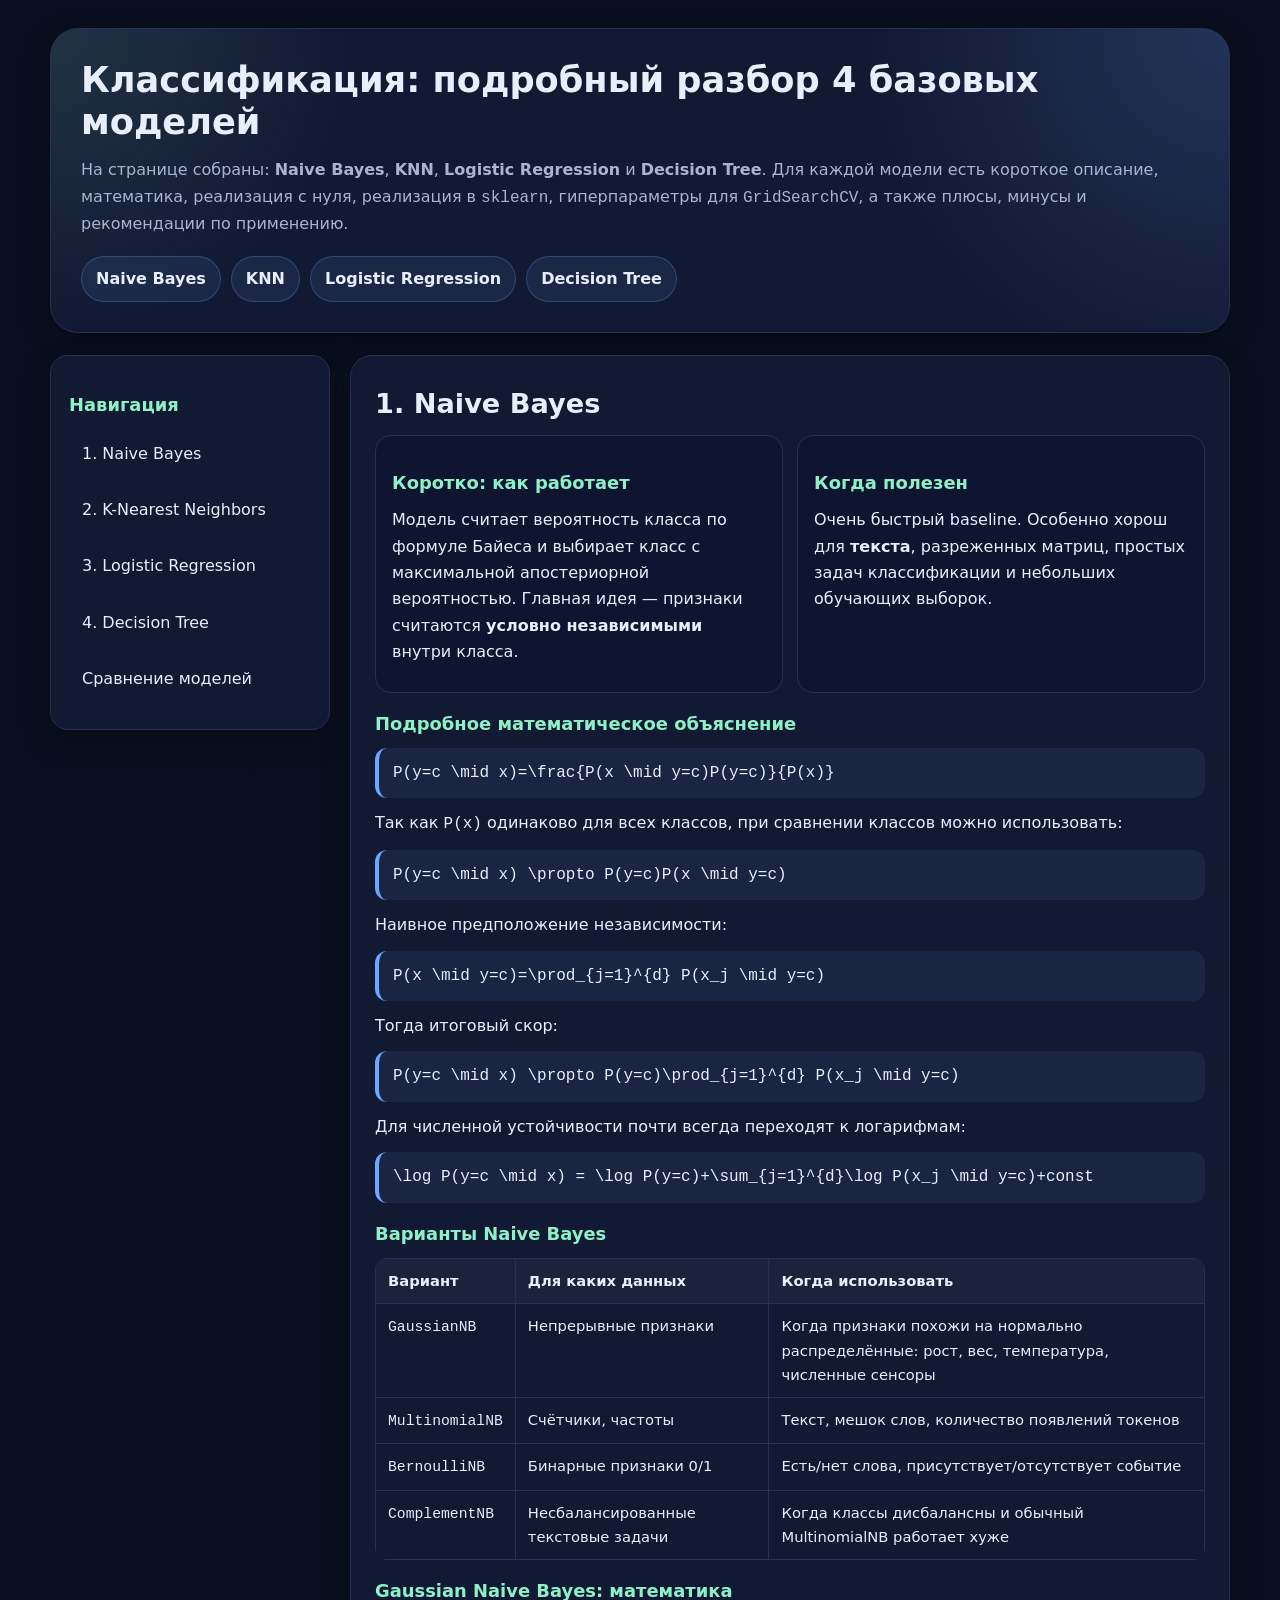
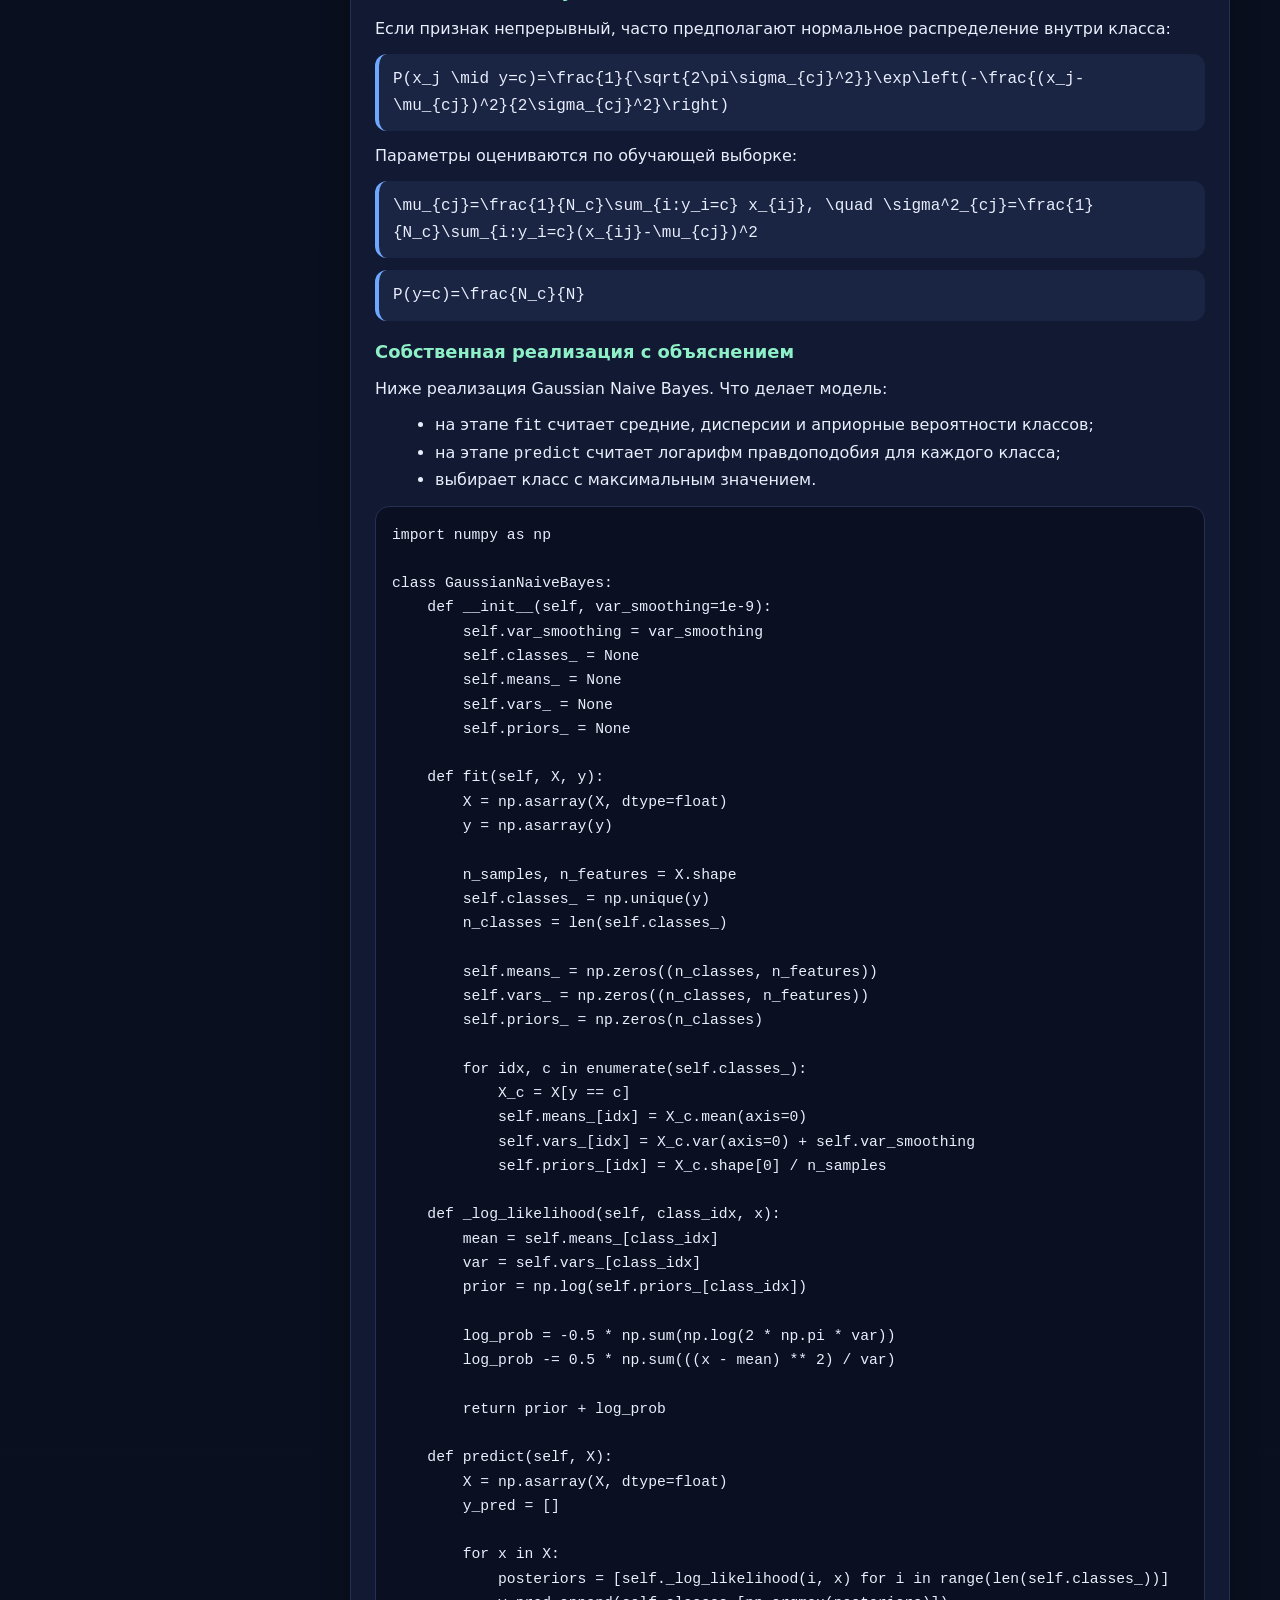
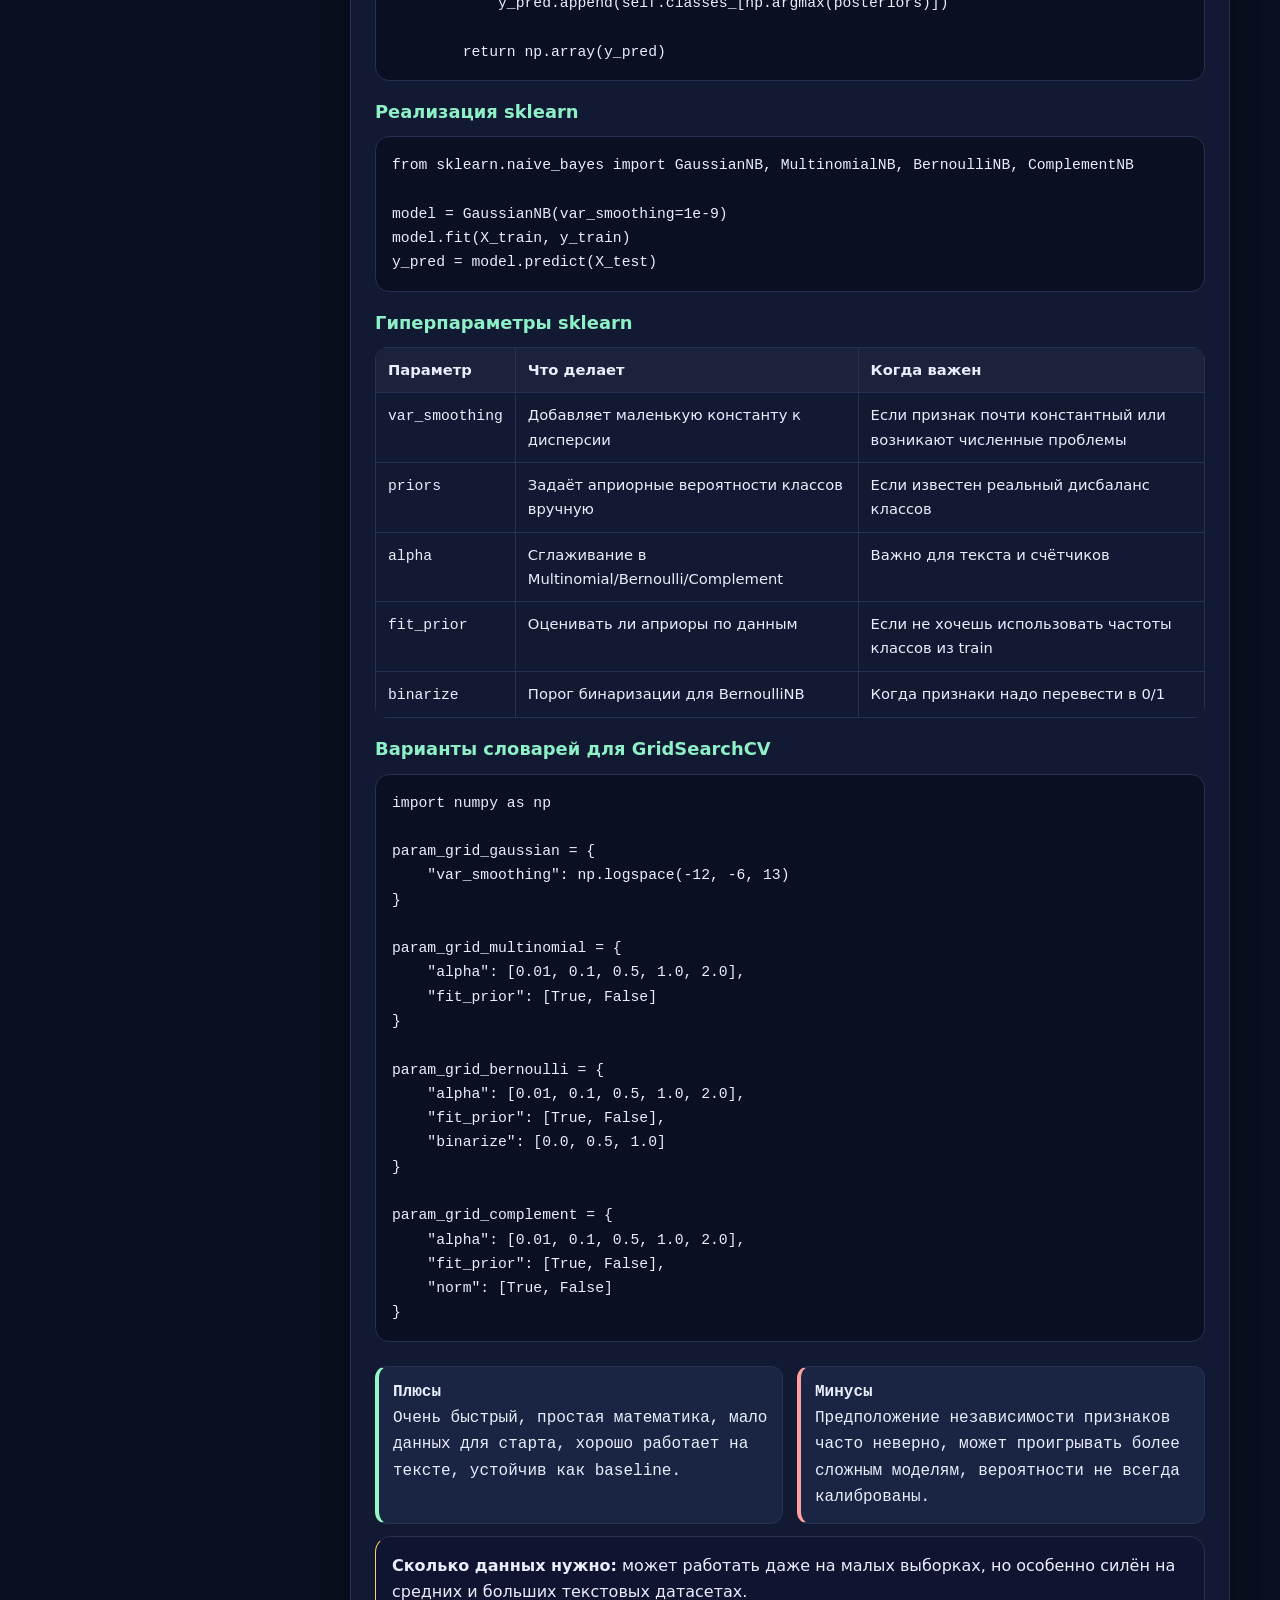
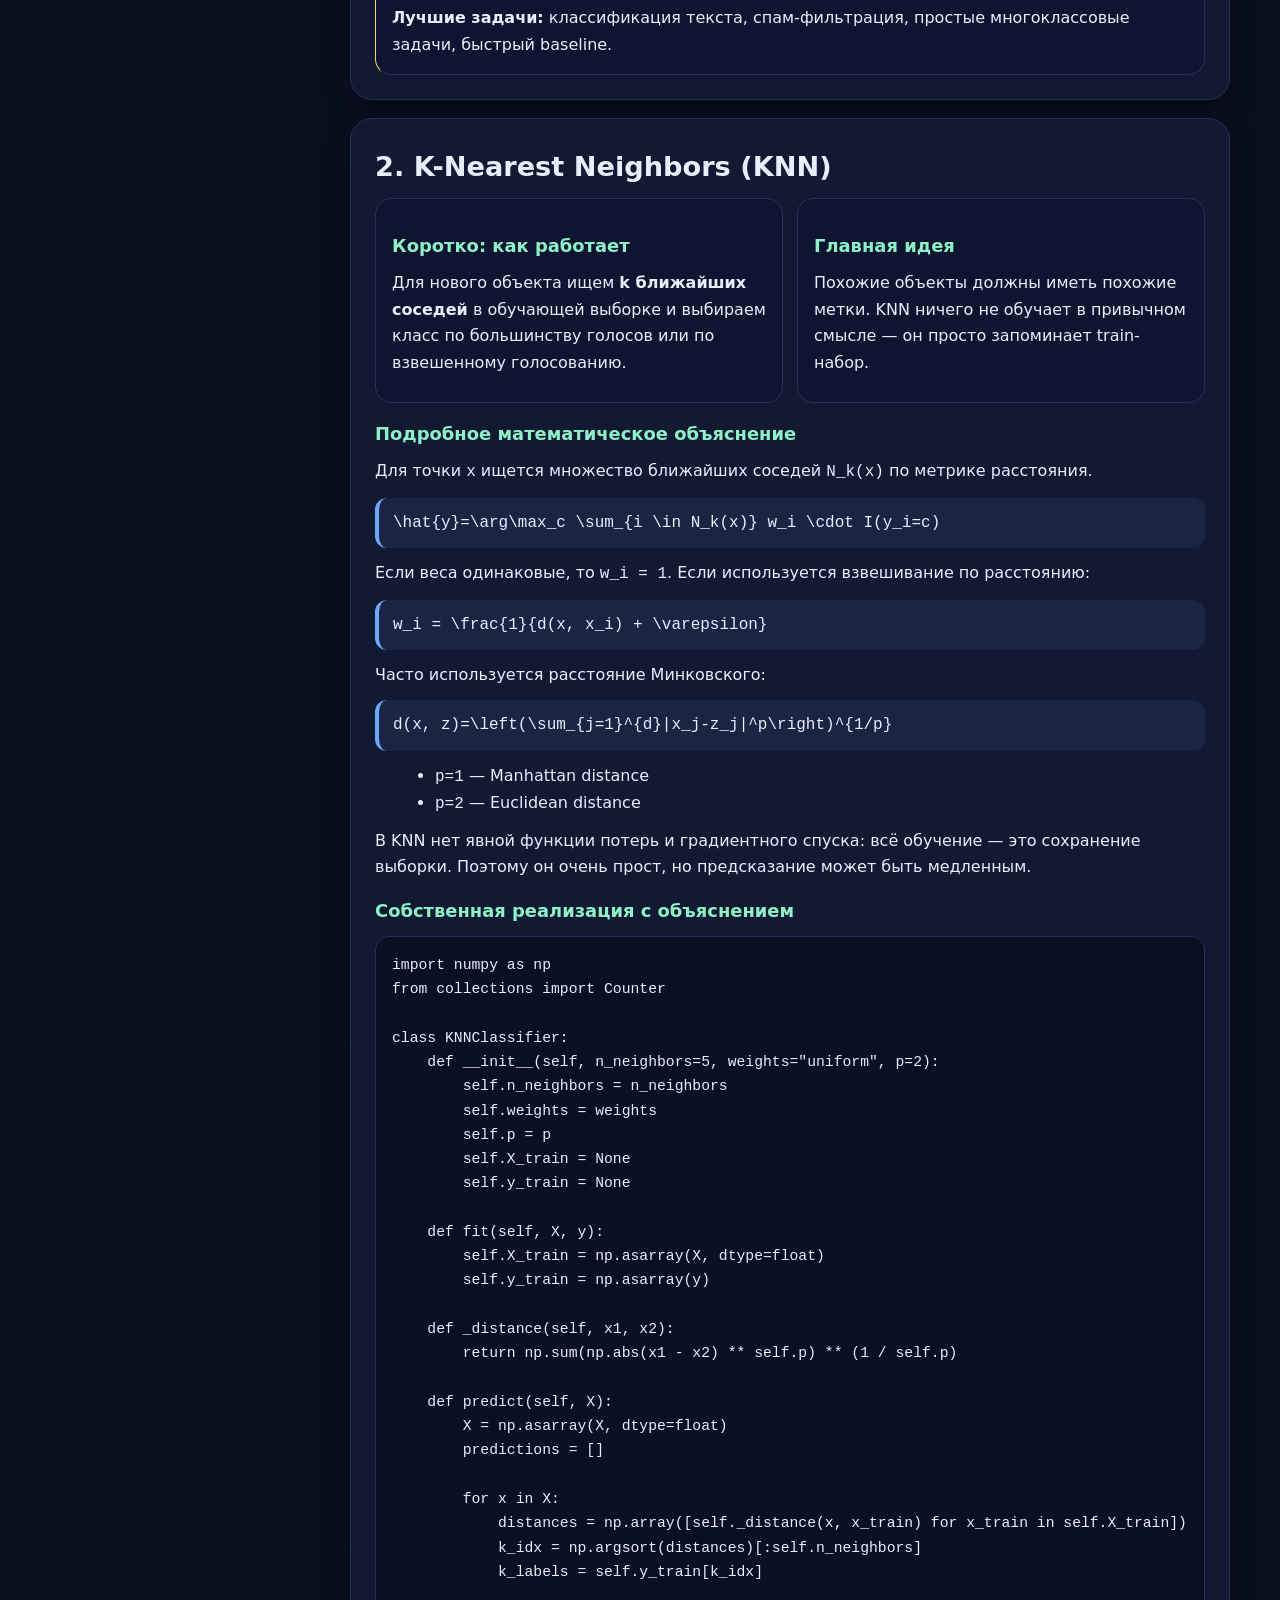
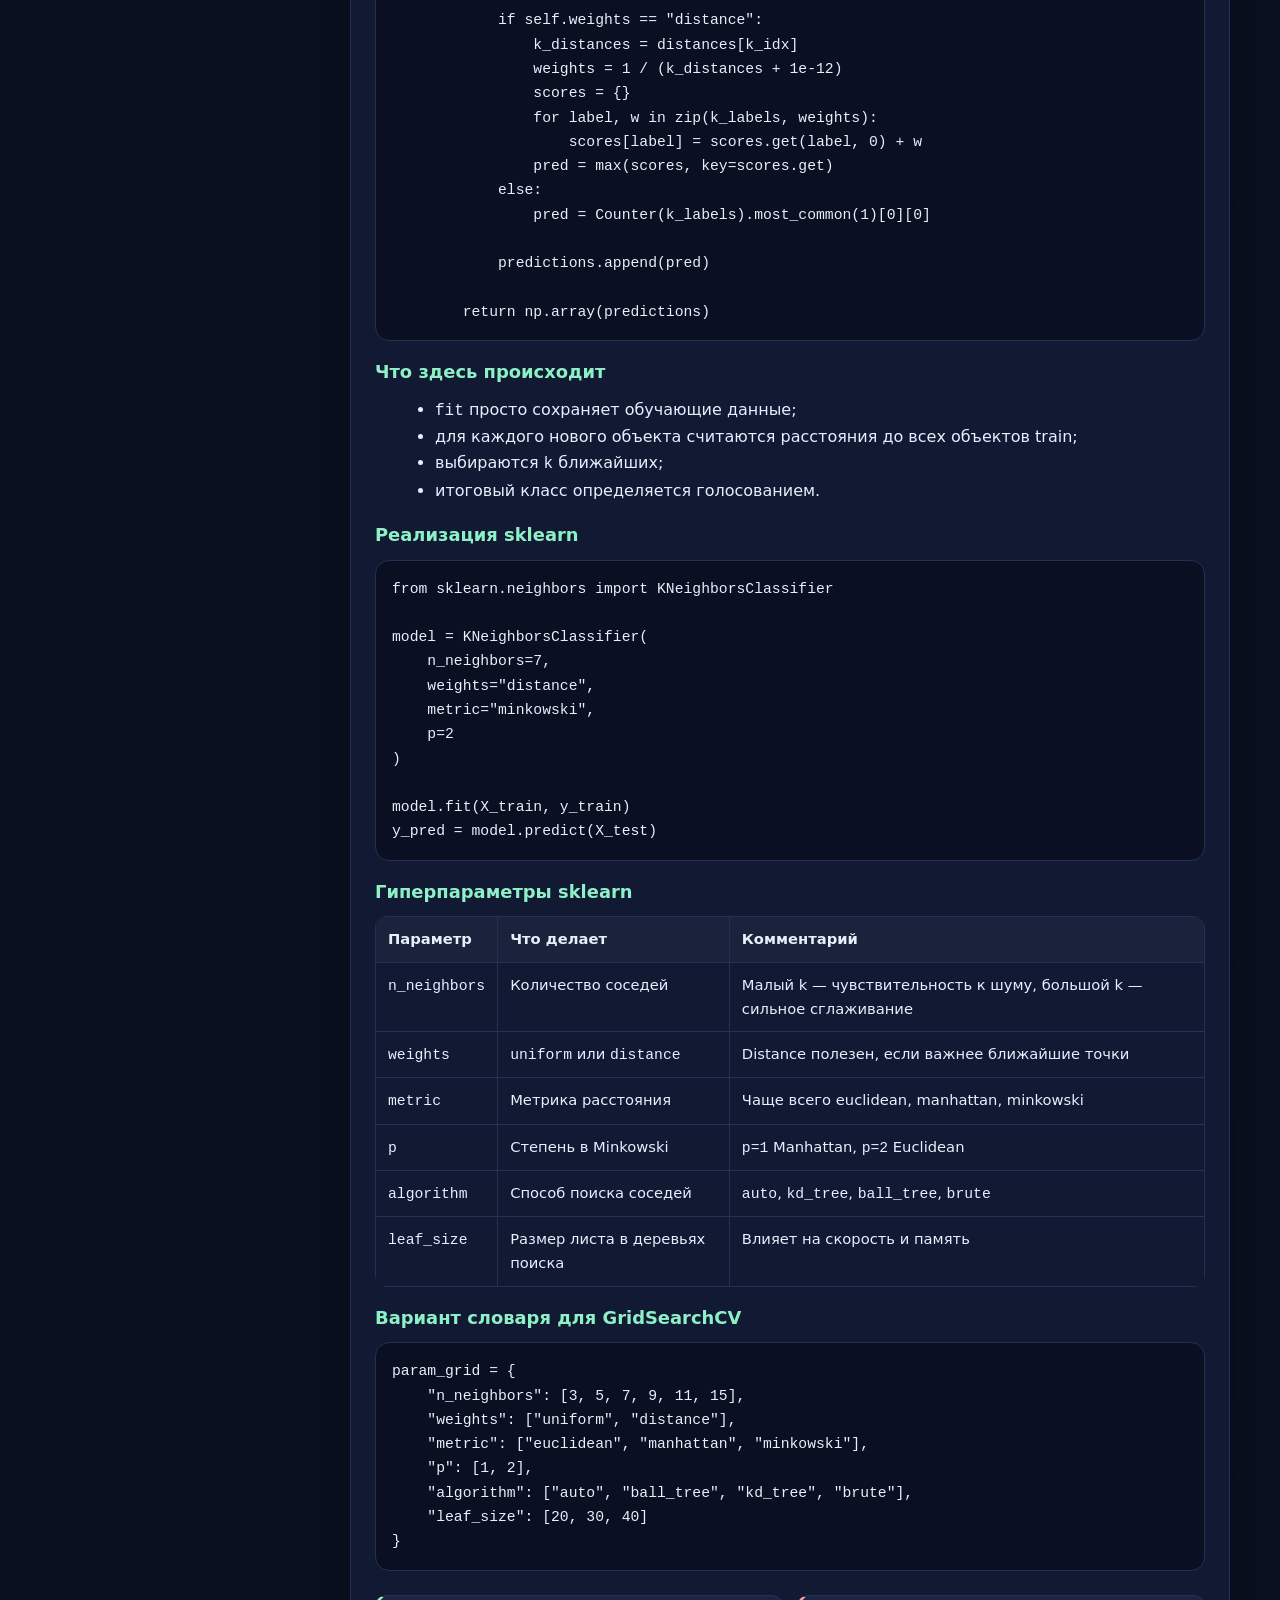
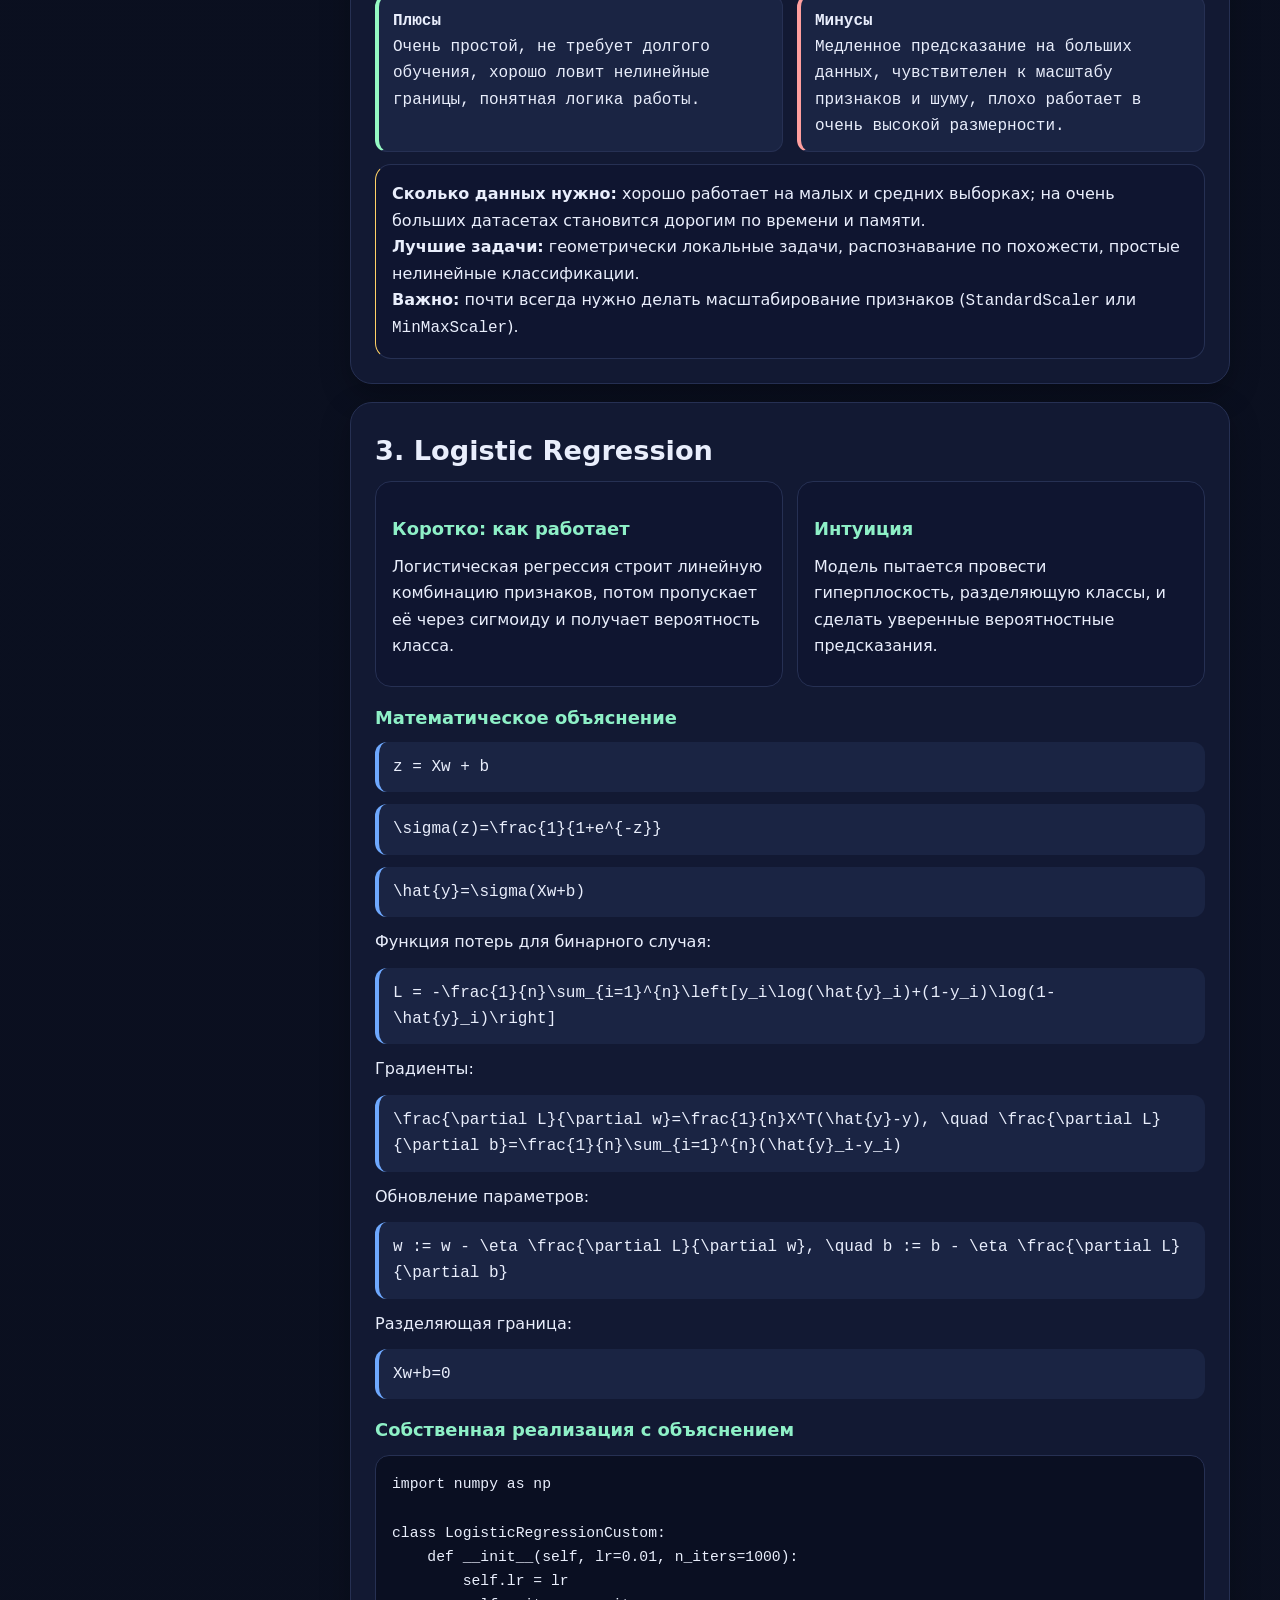
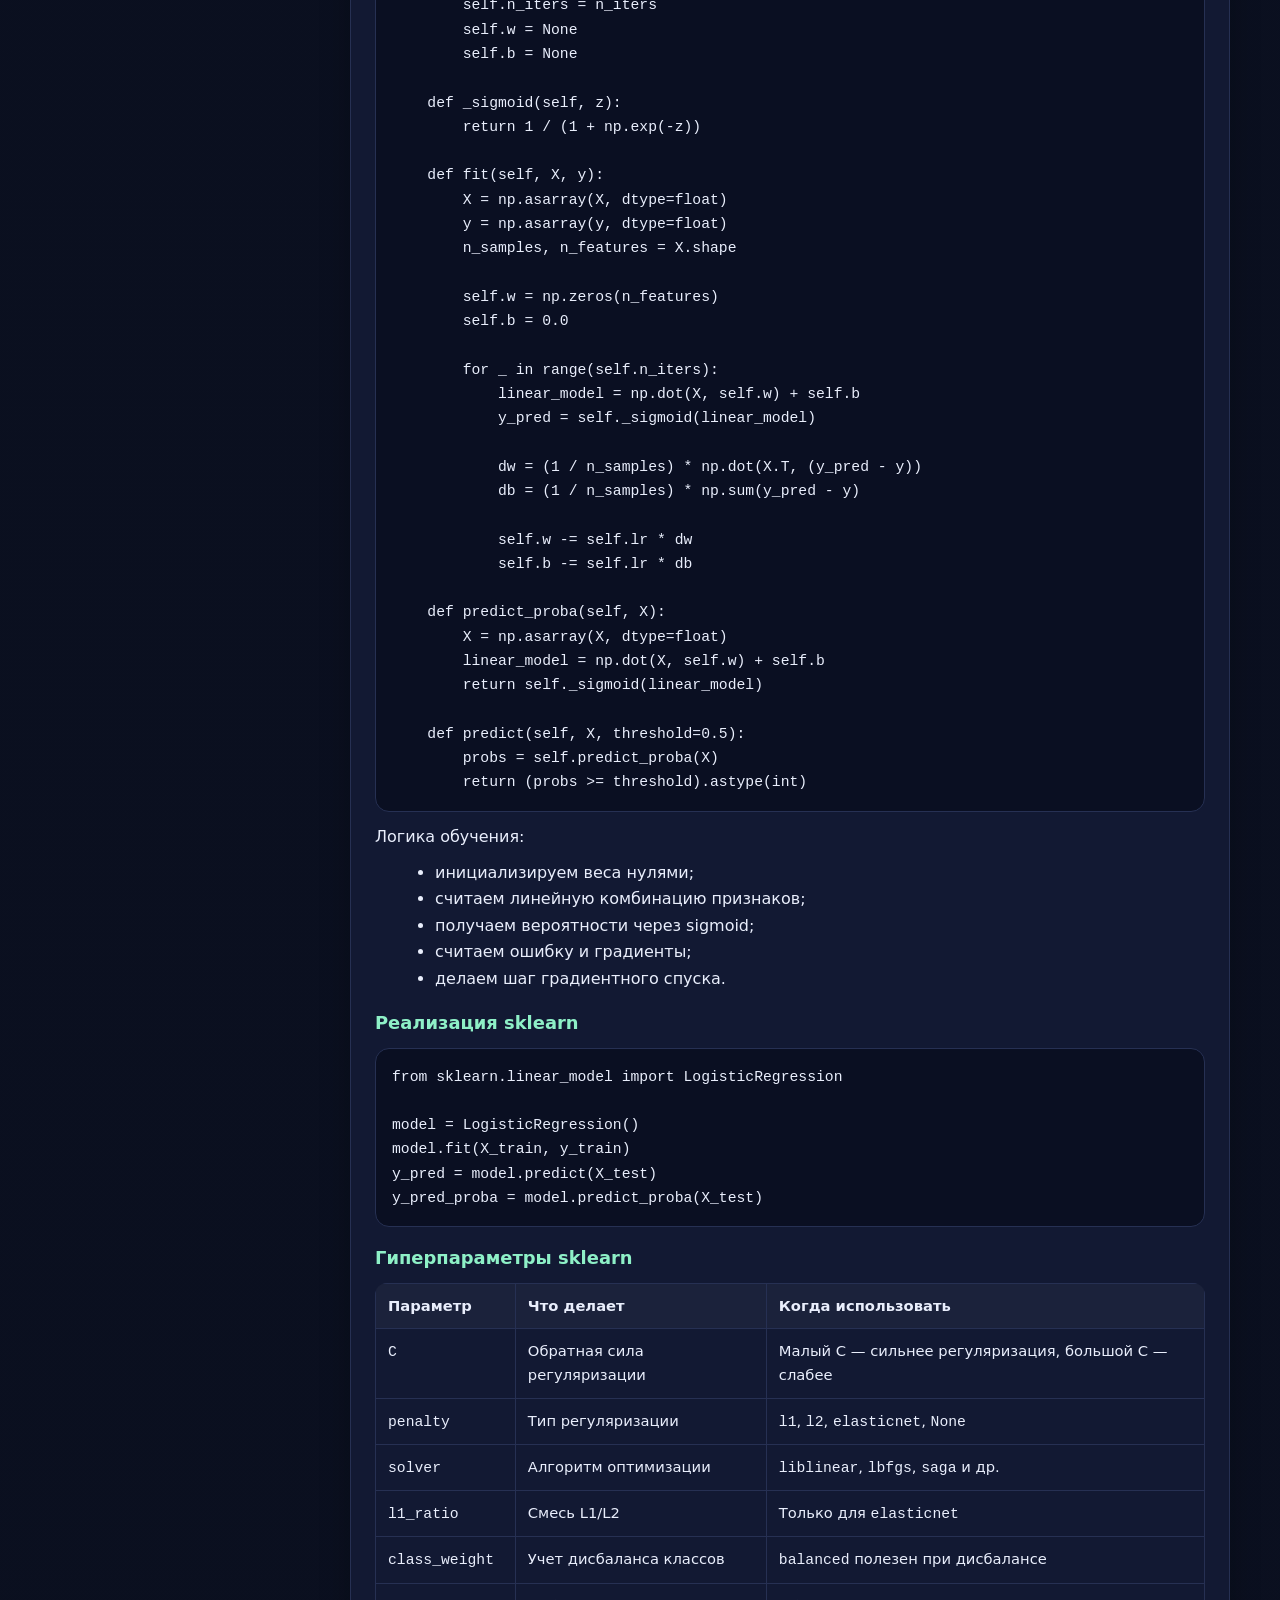
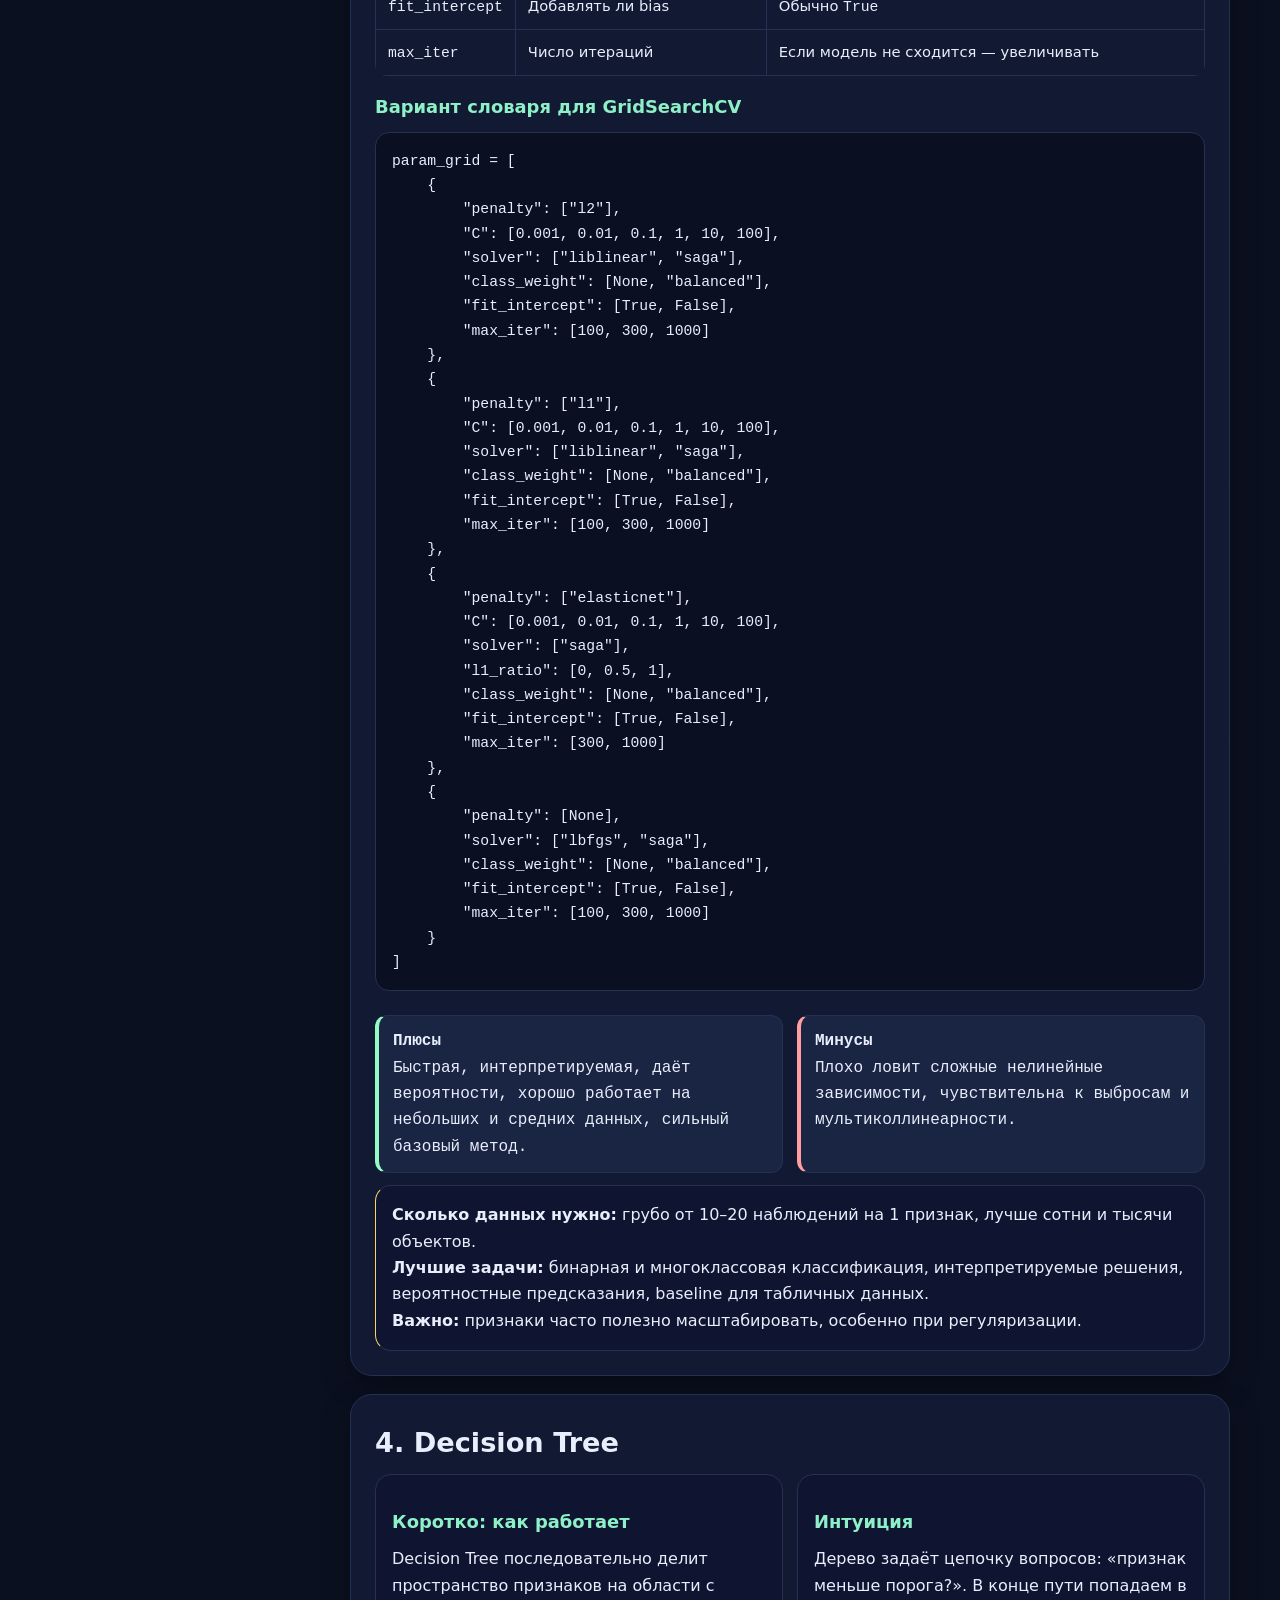
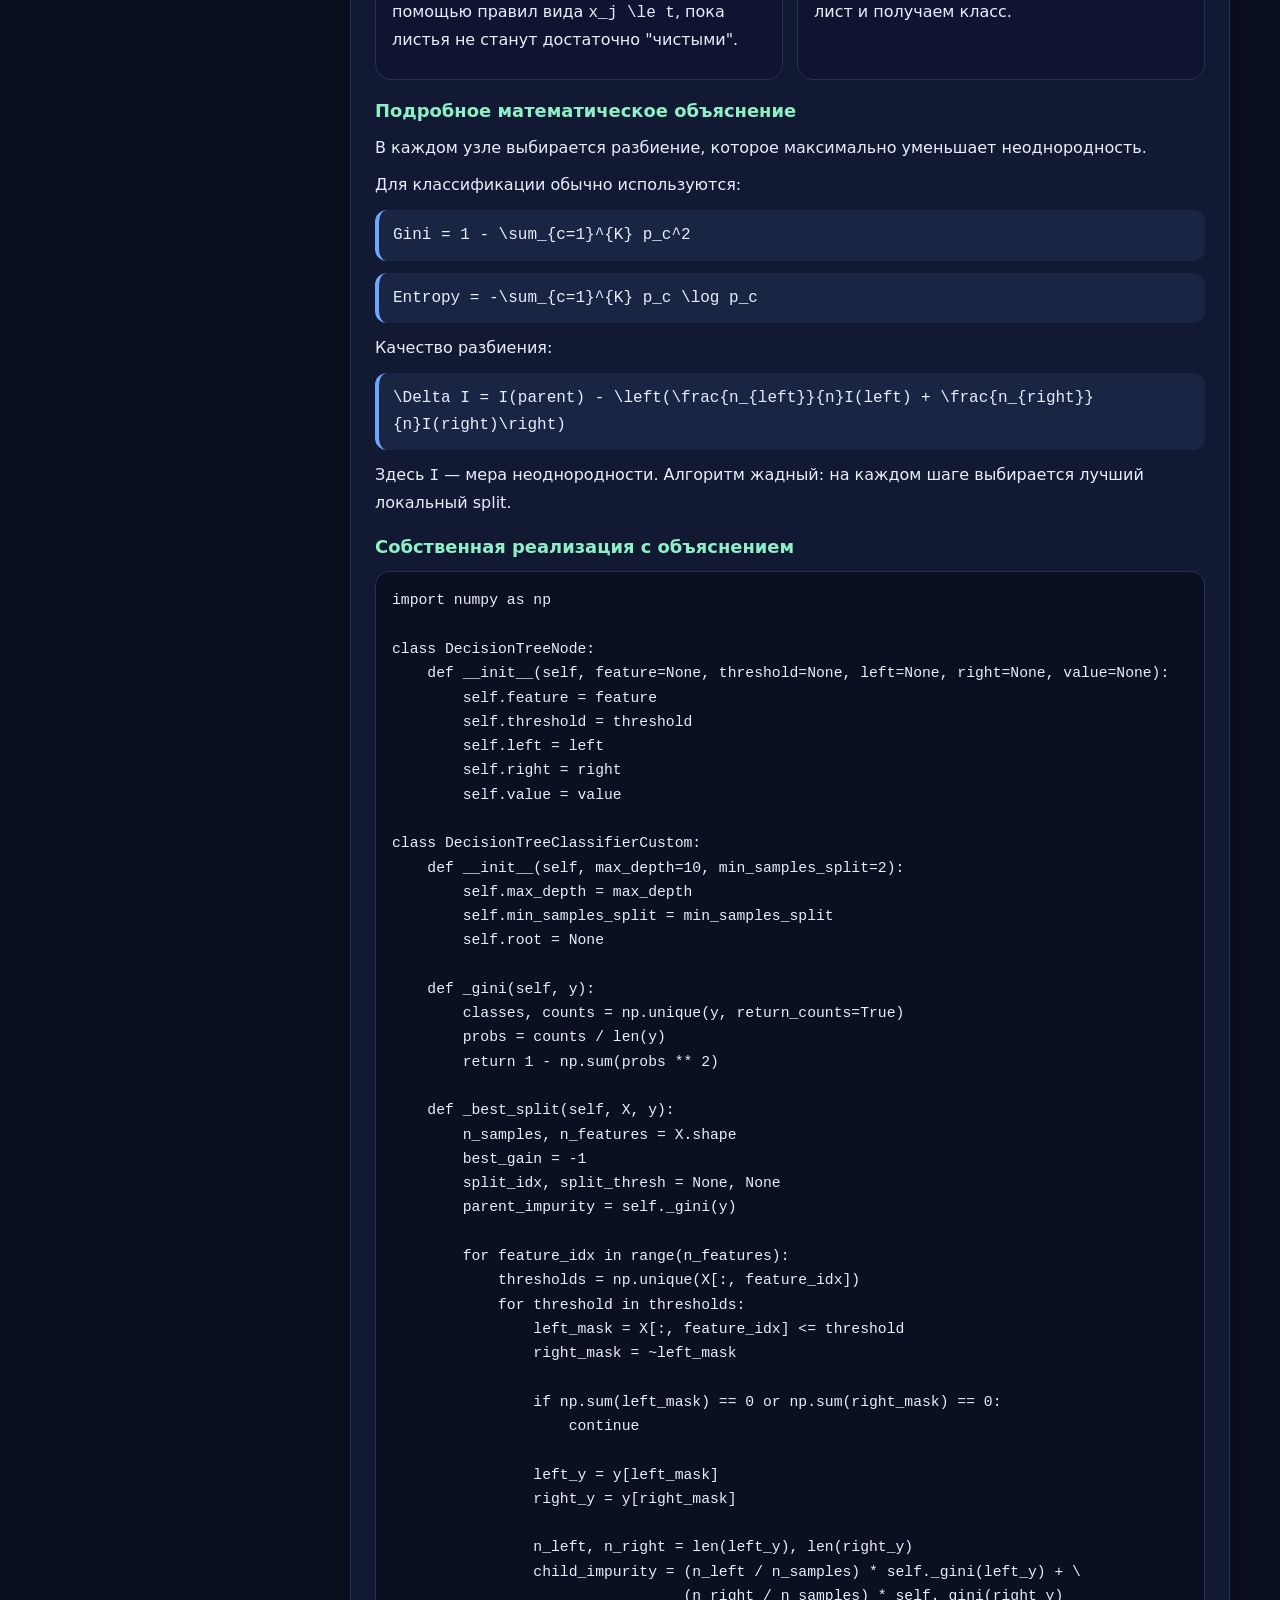
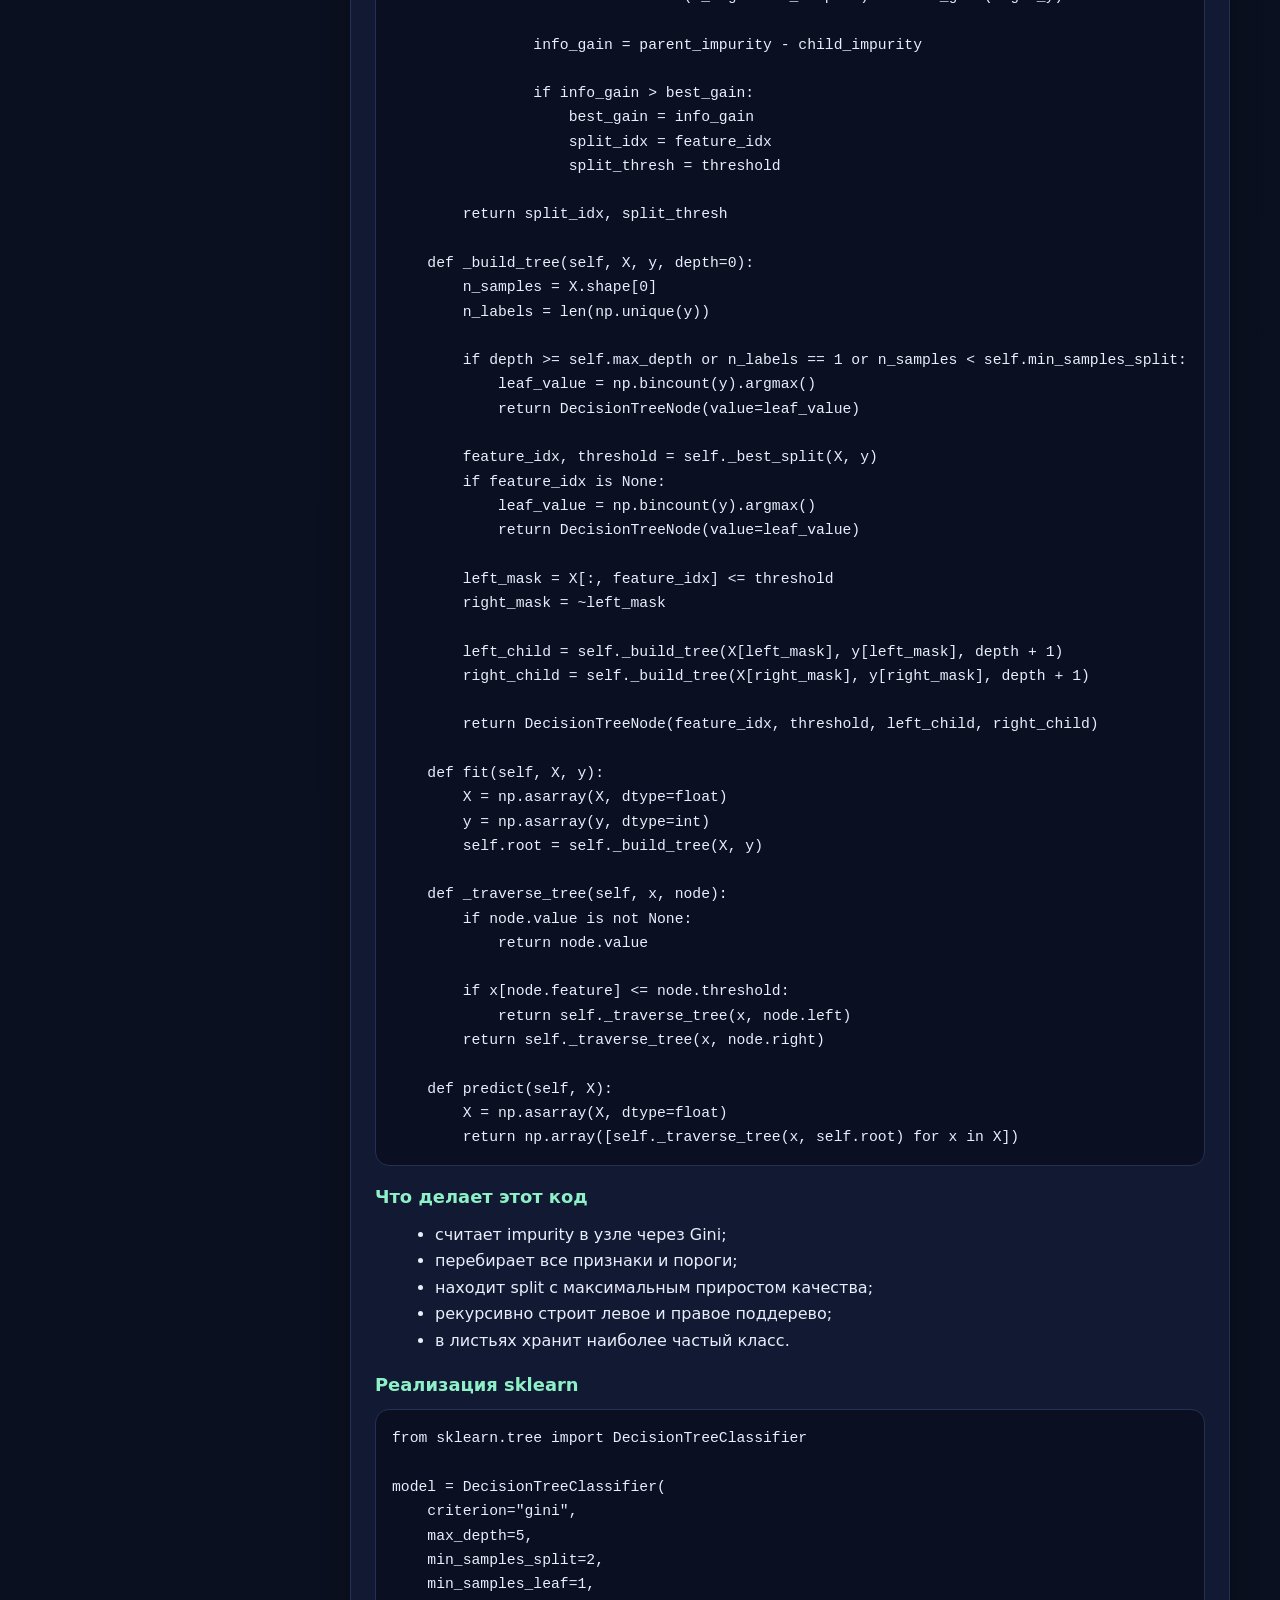
==== commit ba5c62bc: "Update" ====
--- a/classic/classification.html
+++ b/classic/classification.html
@@ -1,114 +1,606 @@
-<!doctype html>
-<html lang="ru"><head><meta charset="UTF-8"/><meta name="viewport" content="width=device-width,initial-scale=1.0"/><title>Классификация | ML Course</title><link rel="stylesheet" href="../assets/styles.css"/></head>
-<body><main class="wrap"><a href="../index.html">← На главную</a><section class="hero"><h1>Классификация (подробный разбор)</h1><p>Для каждой модели: как работает, как обучается, пример, полная реализация и расширенные гиперпараметры.</p><div class="chips"><a href="#nb">NB</a><a href="#knn">KNN</a><a href="#dt">DT</a><a href="#rf">RF</a><a href="#lr">LR</a></div></section>
-
-<section class="panel" id="nb"><h2>Gaussian Naive Bayes</h2>
-<details><summary>Принцип работы коротко</summary><p>Оцениваем вероятность класса по формуле Байеса и выбираем класс с максимальным апостериорным лог-скором.</p></details>
-<details><summary>Математическое обоснование подробно</summary><p><code>P(y|x) ∝ P(y)∏_j P(x_j|y)</code>. Для непрерывных признаков часто предполагается гауссовская плотность: <code>P(x_j|y=c)=N(μ_{cj},σ^2_{cj})</code>. На практике считаем логарифмы: <code>log P(y=c)+Σ_j log N(x_j;μ_{cj},σ^2_{cj})</code>. Обучение: оценка <code>μ,σ^2</code> и приоров <code>P(y)</code> по выборке MLE-оценками. Пример: если у класса 1 среднее признака выше, то точка с высоким значением признака даст более высокий лог-скор для класса 1.</p></details>
-<details><summary>Собственная реализация (полная, без sklearn)</summary><pre><code>import numpy as np
-
-class GaussianNBFromScratch:
+<!DOCTYPE html>
+<html lang="ru">
+<head>
+  <meta charset="UTF-8" />
+  <meta name="viewport" content="width=device-width, initial-scale=1.0" />
+  <title>Классификация — Naive Bayes, KNN, Logistic Regression, Decision Tree</title>
+  <style>
+    :root {
+      --bg: #0b1020;
+      --panel: #121933;
+      --panel-2: #0f1530;
+      --text: #e9eefc;
+      --muted: #a9b4d0;
+      --accent: #6ea8fe;
+      --accent-2: #8ef0c7;
+      --border: #263053;
+      --code: #0a0f22;
+      --warn: #ffd166;
+      --good: #95f9c3;
+      --bad: #ff9f9f;
+      --shadow: 0 10px 30px rgba(0,0,0,.28);
+      --radius: 18px;
+    }
+    * { box-sizing: border-box; }
+    body {
+      margin: 0;
+      font-family: Inter, system-ui, -apple-system, Segoe UI, Roboto, Arial, sans-serif;
+      background: linear-gradient(180deg, #0a0f1f 0%, #0b1020 100%);
+      color: var(--text);
+      line-height: 1.65;
+    }
+    .wrap { max-width: 1220px; margin: 0 auto; padding: 28px 20px 60px; }
+    .hero {
+      background: radial-gradient(circle at top right, rgba(110,168,254,.18), transparent 30%),
+                  radial-gradient(circle at top left, rgba(142,240,199,.12), transparent 25%),
+                  var(--panel);
+      border: 1px solid var(--border);
+      border-radius: 28px;
+      padding: 30px;
+      box-shadow: var(--shadow);
+      margin-bottom: 22px;
+    }
+    h1, h2, h3 { line-height: 1.2; margin: 0 0 14px; }
+    h1 { font-size: 2.2rem; }
+    h2 { font-size: 1.7rem; margin-top: 8px; }
+    h3 { font-size: 1.12rem; color: var(--accent-2); margin-top: 20px; }
+    p { margin: 10px 0; }
+    .muted { color: var(--muted); }
+    .chips { display: flex; flex-wrap: wrap; gap: 10px; margin-top: 18px; }
+    .chip {
+      display: inline-block;
+      padding: 9px 14px;
+      border-radius: 999px;
+      background: rgba(110,168,254,.1);
+      color: var(--text);
+      border: 1px solid rgba(110,168,254,.25);
+      text-decoration: none;
+      font-weight: 600;
+    }
+    .layout { display: grid; grid-template-columns: 280px 1fr; gap: 20px; align-items: start; }
+    .sidebar {
+      position: sticky; top: 16px;
+      background: var(--panel);
+      border: 1px solid var(--border);
+      border-radius: var(--radius);
+      padding: 18px;
+      box-shadow: var(--shadow);
+    }
+    .sidebar a {
+      display: block; color: var(--text); text-decoration: none;
+      padding: 10px 12px; border-radius: 12px; margin-bottom: 8px;
+      background: transparent; border: 1px solid transparent;
+    }
+    .sidebar a:hover { background: rgba(255,255,255,.03); border-color: var(--border); }
+    .content { display: grid; gap: 18px; }
+    .section {
+      background: var(--panel);
+      border: 1px solid var(--border);
+      border-radius: 22px;
+      padding: 24px;
+      box-shadow: var(--shadow);
+    }
+    .grid-2 { display: grid; grid-template-columns: repeat(2, minmax(0,1fr)); gap: 14px; }
+    .card {
+      background: var(--panel-2);
+      border: 1px solid var(--border);
+      border-radius: 16px;
+      padding: 16px;
+    }
+    pre {
+      margin: 12px 0;
+      padding: 16px;
+      background: var(--code);
+      border: 1px solid var(--border);
+      border-radius: 14px;
+      overflow-x: auto;
+      white-space: pre-wrap;
+      word-break: break-word;
+      font-size: 0.92rem;
+    }
+    code { font-family: ui-monospace, SFMono-Regular, Menlo, Consolas, monospace; }
+    ul { margin: 10px 0 0 20px; }
+    .formula {
+      background: rgba(110,168,254,.08);
+      border-left: 4px solid var(--accent);
+      padding: 12px 14px;
+      border-radius: 12px;
+      overflow-x: auto;
+      margin: 12px 0;
+      font-family: ui-monospace, SFMono-Regular, Menlo, Consolas, monospace;
+    }
+    .pros { border-left-color: var(--good); }
+    .cons { border-left-color: var(--bad); }
+    .note { border-left-color: var(--warn); }
+    .table {
+      width: 100%; border-collapse: collapse; margin-top: 10px; font-size: .95rem;
+      overflow: hidden; border-radius: 12px;
+    }
+    .table th, .table td { border: 1px solid var(--border); padding: 10px 12px; vertical-align: top; }
+    .table th { background: rgba(255,255,255,.04); text-align: left; }
+    .small { font-size: .92rem; }
+    .footer { text-align: center; color: var(--muted); padding-top: 16px; }
+    @media (max-width: 980px) {
+      .layout { grid-template-columns: 1fr; }
+      .sidebar { position: static; }
+      .grid-2 { grid-template-columns: 1fr; }
+    }
+  </style>
+</head>
+<body>
+  <div class="wrap">
+    <section class="hero">
+      <h1>Классификация: подробный разбор 4 базовых моделей</h1>
+      <p class="muted">На странице собраны: <b>Naive Bayes</b>, <b>KNN</b>, <b>Logistic Regression</b> и <b>Decision Tree</b>. Для каждой модели есть короткое описание, математика, реализация с нуля, реализация в <code>sklearn</code>, гиперпараметры для <code>GridSearchCV</code>, а также плюсы, минусы и рекомендации по применению.</p>
+      <div class="chips">
+        <a class="chip" href="#nb">Naive Bayes</a>
+        <a class="chip" href="#knn">KNN</a>
+        <a class="chip" href="#lr">Logistic Regression</a>
+        <a class="chip" href="#dt">Decision Tree</a>
+      </div>
+    </section>
+
+    <div class="layout">
+      <aside class="sidebar">
+        <h3>Навигация</h3>
+        <a href="#nb">1. Naive Bayes</a>
+        <a href="#knn">2. K-Nearest Neighbors</a>
+        <a href="#lr">3. Logistic Regression</a>
+        <a href="#dt">4. Decision Tree</a>
+        <a href="#compare">Сравнение моделей</a>
+      </aside>
+
+      <main class="content">
+        <section class="section" id="nb">
+          <h2>1. Naive Bayes</h2>
+          <div class="grid-2">
+            <div class="card">
+              <h3>Коротко: как работает</h3>
+              <p>Модель считает вероятность класса по формуле Байеса и выбирает класс с максимальной апостериорной вероятностью. Главная идея — признаки считаются <b>условно независимыми</b> внутри класса.</p>
+            </div>
+            <div class="card">
+              <h3>Когда полезен</h3>
+              <p>Очень быстрый baseline. Особенно хорош для <b>текста</b>, разреженных матриц, простых задач классификации и небольших обучающих выборок.</p>
+            </div>
+          </div>
+
+          <h3>Подробное математическое объяснение</h3>
+          <div class="formula">P(y=c \mid x)=\frac{P(x \mid y=c)P(y=c)}{P(x)}</div>
+          <p>Так как <code>P(x)</code> одинаково для всех классов, при сравнении классов можно использовать:</p>
+          <div class="formula">P(y=c \mid x) \propto P(y=c)P(x \mid y=c)</div>
+          <p>Наивное предположение независимости:</p>
+          <div class="formula">P(x \mid y=c)=\prod_{j=1}^{d} P(x_j \mid y=c)</div>
+          <p>Тогда итоговый скор:</p>
+          <div class="formula">P(y=c \mid x) \propto P(y=c)\prod_{j=1}^{d} P(x_j \mid y=c)</div>
+          <p>Для численной устойчивости почти всегда переходят к логарифмам:</p>
+          <div class="formula">\log P(y=c \mid x) = \log P(y=c)+\sum_{j=1}^{d}\log P(x_j \mid y=c)+const</div>
+
+          <h3>Варианты Naive Bayes</h3>
+          <table class="table small">
+            <tr><th>Вариант</th><th>Для каких данных</th><th>Когда использовать</th></tr>
+            <tr><td><code>GaussianNB</code></td><td>Непрерывные признаки</td><td>Когда признаки похожи на нормально распределённые: рост, вес, температура, численные сенсоры</td></tr>
+            <tr><td><code>MultinomialNB</code></td><td>Счётчики, частоты</td><td>Текст, мешок слов, количество появлений токенов</td></tr>
+            <tr><td><code>BernoulliNB</code></td><td>Бинарные признаки 0/1</td><td>Есть/нет слова, присутствует/отсутствует событие</td></tr>
+            <tr><td><code>ComplementNB</code></td><td>Несбалансированные текстовые задачи</td><td>Когда классы дисбалансны и обычный MultinomialNB работает хуже</td></tr>
+          </table>
+
+          <h3>Gaussian Naive Bayes: математика</h3>
+          <p>Если признак непрерывный, часто предполагают нормальное распределение внутри класса:</p>
+          <div class="formula">P(x_j \mid y=c)=\frac{1}{\sqrt{2\pi\sigma_{cj}^2}}\exp\left(-\frac{(x_j-\mu_{cj})^2}{2\sigma_{cj}^2}\right)</div>
+          <p>Параметры оцениваются по обучающей выборке:</p>
+          <div class="formula">\mu_{cj}=\frac{1}{N_c}\sum_{i:y_i=c} x_{ij}, \quad \sigma^2_{cj}=\frac{1}{N_c}\sum_{i:y_i=c}(x_{ij}-\mu_{cj})^2</div>
+          <div class="formula">P(y=c)=\frac{N_c}{N}</div>
+
+          <h3>Собственная реализация с объяснением</h3>
+          <p>Ниже реализация Gaussian Naive Bayes. Что делает модель:</p>
+          <ul>
+            <li>на этапе <code>fit</code> считает средние, дисперсии и априорные вероятности классов;</li>
+            <li>на этапе <code>predict</code> считает логарифм правдоподобия для каждого класса;</li>
+            <li>выбирает класс с максимальным значением.</li>
+          </ul>
+          <pre><code>import numpy as np
+
+class GaussianNaiveBayes:
     def __init__(self, var_smoothing=1e-9):
         self.var_smoothing = var_smoothing
+        self.classes_ = None
+        self.means_ = None
+        self.vars_ = None
+        self.priors_ = None
 
     def fit(self, X, y):
         X = np.asarray(X, dtype=float)
         y = np.asarray(y)
+
+        n_samples, n_features = X.shape
         self.classes_ = np.unique(y)
-        n_samples, n_features = X.shape
-        self.class_log_prior_ = np.zeros(len(self.classes_))
-        self.theta_ = np.zeros((len(self.classes_), n_features))
-        self.var_ = np.zeros((len(self.classes_), n_features))
-
-        for i, c in enumerate(self.classes_):
-            Xc = X[y == c]
-            self.class_log_prior_[i] = np.log(len(Xc) / n_samples)
-            self.theta_[i, :] = Xc.mean(axis=0)
-            self.var_[i, :] = Xc.var(axis=0) + self.var_smoothing
-        return self
-
-    def _joint_log_likelihood(self, X):
+        n_classes = len(self.classes_)
+
+        self.means_ = np.zeros((n_classes, n_features))
+        self.vars_ = np.zeros((n_classes, n_features))
+        self.priors_ = np.zeros(n_classes)
+
+        for idx, c in enumerate(self.classes_):
+            X_c = X[y == c]
+            self.means_[idx] = X_c.mean(axis=0)
+            self.vars_[idx] = X_c.var(axis=0) + self.var_smoothing
+            self.priors_[idx] = X_c.shape[0] / n_samples
+
+    def _log_likelihood(self, class_idx, x):
+        mean = self.means_[class_idx]
+        var = self.vars_[class_idx]
+        prior = np.log(self.priors_[class_idx])
+
+        log_prob = -0.5 * np.sum(np.log(2 * np.pi * var))
+        log_prob -= 0.5 * np.sum(((x - mean) ** 2) / var)
+
+        return prior + log_prob
+
+    def predict(self, X):
         X = np.asarray(X, dtype=float)
-        jll = []
-        for i in range(len(self.classes_)):
-            mean = self.theta_[i]
-            var = self.var_[i]
-            log_prob = -0.5 * np.sum(np.log(2.0 * np.pi * var))
-            log_prob -= 0.5 * np.sum(((X - mean) ** 2) / var, axis=1)
-            jll.append(self.class_log_prior_[i] + log_prob)
-        return np.vstack(jll).T
-
-    def predict(self, X):
-        jll = self._joint_log_likelihood(X)
-        return self.classes_[np.argmax(jll, axis=1)]
-
-    def predict_proba(self, X):
-        jll = self._joint_log_likelihood(X)
-        jll = jll - np.max(jll, axis=1, keepdims=True)
-        probs = np.exp(jll)
-        probs /= probs.sum(axis=1, keepdims=True)
-        return probs</code></pre></details>
-<details><summary>Реализация sklearn</summary><pre><code>from sklearn.naive_bayes import GaussianNB
+        y_pred = []
+
+        for x in X:
+            posteriors = [self._log_likelihood(i, x) for i in range(len(self.classes_))]
+            y_pred.append(self.classes_[np.argmax(posteriors)])
+
+        return np.array(y_pred)</code></pre>
+
+          <h3>Реализация sklearn</h3>
+          <pre><code>from sklearn.naive_bayes import GaussianNB, MultinomialNB, BernoulliNB, ComplementNB
+
 model = GaussianNB(var_smoothing=1e-9)
 model.fit(X_train, y_train)
-y_pred = model.predict(X_test)</code></pre></details>
-<details><summary>Описание гиперпараметров (максимально подробно)</summary><ul><li><code>var_smoothing</code>: добавка к дисперсии; стабилизирует вычисления, особенно при почти константных признаках.</li><li><code>priors</code>: ручная установка априорных вероятностей классов; полезно при известном реальном дисбалансе.</li><li>Практика: сначала стандартизуй признаки и подбирай <code>var_smoothing</code> лог-шкалой.</li></ul></details>
-<details><summary>Интуиция использования</summary><p>Отличный быстрый baseline и сильный выбор для текстовых/разреженных задач. Ограничение: независимость признаков часто нарушается.</p></details>
-<details><summary>Сетка гиперпараметров для GridSearchCV</summary><pre><code>param_grid = {
+y_pred = model.predict(X_test)</code></pre>
+
+          <h3>Гиперпараметры sklearn</h3>
+          <table class="table small">
+            <tr><th>Параметр</th><th>Что делает</th><th>Когда важен</th></tr>
+            <tr><td><code>var_smoothing</code></td><td>Добавляет маленькую константу к дисперсии</td><td>Если признак почти константный или возникают численные проблемы</td></tr>
+            <tr><td><code>priors</code></td><td>Задаёт априорные вероятности классов вручную</td><td>Если известен реальный дисбаланс классов</td></tr>
+            <tr><td><code>alpha</code></td><td>Сглаживание в Multinomial/Bernoulli/Complement</td><td>Важно для текста и счётчиков</td></tr>
+            <tr><td><code>fit_prior</code></td><td>Оценивать ли априоры по данным</td><td>Если не хочешь использовать частоты классов из train</td></tr>
+            <tr><td><code>binarize</code></td><td>Порог бинаризации для BernoulliNB</td><td>Когда признаки надо перевести в 0/1</td></tr>
+          </table>
+
+          <h3>Варианты словарей для GridSearchCV</h3>
+          <pre><code>import numpy as np
+
+param_grid_gaussian = {
     "var_smoothing": np.logspace(-12, -6, 13)
-}</code></pre></details></section>
-
-<section class="panel" id="knn"><h2>K-Nearest Neighbors</h2>
-<details><summary>Принцип работы коротко</summary><p>Новый объект получает класс по большинству среди <code>k</code> ближайших объектов train-набора.</p></details>
-<details><summary>Математическое обоснование подробно</summary><p>Для точки <code>x</code> ищем множество соседей <code>N_k(x)</code> по метрике <code>d</code>. Решение: <code>ŷ=argmax_c Σ_{i∈N_k(x)} w_i I(y_i=c)</code>, где <code>w_i</code> - вес (равный или обратный расстоянию). Обучения параметров как в линейных моделях нет: модель “учится” запоминанием train-данных. Важны масштабирование и выбор метрики.</p></details>
-<details><summary>Собственная реализация (полная, без sklearn)</summary><pre><code>import numpy as np
+}
+
+param_grid_multinomial = {
+    "alpha": [0.01, 0.1, 0.5, 1.0, 2.0],
+    "fit_prior": [True, False]
+}
+
+param_grid_bernoulli = {
+    "alpha": [0.01, 0.1, 0.5, 1.0, 2.0],
+    "fit_prior": [True, False],
+    "binarize": [0.0, 0.5, 1.0]
+}
+
+param_grid_complement = {
+    "alpha": [0.01, 0.1, 0.5, 1.0, 2.0],
+    "fit_prior": [True, False],
+    "norm": [True, False]
+}</code></pre>
+
+          <div class="grid-2">
+            <div class="card formula pros">
+              <b>Плюсы</b><br>
+              Очень быстрый, простая математика, мало данных для старта, хорошо работает на тексте, устойчив как baseline.
+            </div>
+            <div class="card formula cons">
+              <b>Минусы</b><br>
+              Предположение независимости признаков часто неверно, может проигрывать более сложным моделям, вероятности не всегда калиброваны.
+            </div>
+          </div>
+          <div class="card note">
+            <b>Сколько данных нужно:</b> может работать даже на малых выборках, но особенно силён на средних и больших текстовых датасетах.<br>
+            <b>Лучшие задачи:</b> классификация текста, спам-фильтрация, простые многоклассовые задачи, быстрый baseline.
+          </div>
+        </section>
+
+        <section class="section" id="knn">
+          <h2>2. K-Nearest Neighbors (KNN)</h2>
+          <div class="grid-2">
+            <div class="card">
+              <h3>Коротко: как работает</h3>
+              <p>Для нового объекта ищем <b>k ближайших соседей</b> в обучающей выборке и выбираем класс по большинству голосов или по взвешенному голосованию.</p>
+            </div>
+            <div class="card">
+              <h3>Главная идея</h3>
+              <p>Похожие объекты должны иметь похожие метки. KNN ничего не обучает в привычном смысле — он просто запоминает train-набор.</p>
+            </div>
+          </div>
+
+          <h3>Подробное математическое объяснение</h3>
+          <p>Для точки <code>x</code> ищется множество ближайших соседей <code>N_k(x)</code> по метрике расстояния.</p>
+          <div class="formula">\hat{y}=\arg\max_c \sum_{i \in N_k(x)} w_i \cdot I(y_i=c)</div>
+          <p>Если веса одинаковые, то <code>w_i = 1</code>. Если используется взвешивание по расстоянию:</p>
+          <div class="formula">w_i = \frac{1}{d(x, x_i) + \varepsilon}</div>
+          <p>Часто используется расстояние Минковского:</p>
+          <div class="formula">d(x, z)=\left(\sum_{j=1}^{d}|x_j-z_j|^p\right)^{1/p}</div>
+          <ul>
+            <li><code>p=1</code> — Manhattan distance</li>
+            <li><code>p=2</code> — Euclidean distance</li>
+          </ul>
+          <p>В KNN нет явной функции потерь и градиентного спуска: всё обучение — это сохранение выборки. Поэтому он очень прост, но предсказание может быть медленным.</p>
+
+          <h3>Собственная реализация с объяснением</h3>
+          <pre><code>import numpy as np
 from collections import Counter
 
-class KNNClassifierFromScratch:
+class KNNClassifier:
     def __init__(self, n_neighbors=5, weights="uniform", p=2):
         self.n_neighbors = n_neighbors
         self.weights = weights
         self.p = p
+        self.X_train = None
+        self.y_train = None
 
     def fit(self, X, y):
         self.X_train = np.asarray(X, dtype=float)
         self.y_train = np.asarray(y)
-        return self
-
-    def _distance(self, x):
-        return np.sum(np.abs(self.X_train - x) ** self.p, axis=1) ** (1 / self.p)
+
+    def _distance(self, x1, x2):
+        return np.sum(np.abs(x1 - x2) ** self.p) ** (1 / self.p)
 
     def predict(self, X):
         X = np.asarray(X, dtype=float)
-        preds = []
+        predictions = []
+
         for x in X:
-            dists = self._distance(x)
-            idx = np.argsort(dists)[:self.n_neighbors]
-            labels = self.y_train[idx]
+            distances = np.array([self._distance(x, x_train) for x_train in self.X_train])
+            k_idx = np.argsort(distances)[:self.n_neighbors]
+            k_labels = self.y_train[k_idx]
+
             if self.weights == "distance":
-                w = 1.0 / (dists[idx] + 1e-12)
-                score = {}
-                for lbl, ww in zip(labels, w):
-                    score[lbl] = score.get(lbl, 0.0) + ww
-                preds.append(max(score, key=score.get))
+                k_distances = distances[k_idx]
+                weights = 1 / (k_distances + 1e-12)
+                scores = {}
+                for label, w in zip(k_labels, weights):
+                    scores[label] = scores.get(label, 0) + w
+                pred = max(scores, key=scores.get)
             else:
-                preds.append(Counter(labels).most_common(1)[0][0])
-        return np.array(preds)</code></pre></details>
-<details><summary>Реализация sklearn</summary><pre><code>from sklearn.neighbors import KNeighborsClassifier
-model = KNeighborsClassifier(n_neighbors=7, metric="minkowski", p=2, weights="distance")
+                pred = Counter(k_labels).most_common(1)[0][0]
+
+            predictions.append(pred)
+
+        return np.array(predictions)</code></pre>
+
+          <h3>Что здесь происходит</h3>
+          <ul>
+            <li><code>fit</code> просто сохраняет обучающие данные;</li>
+            <li>для каждого нового объекта считаются расстояния до всех объектов train;</li>
+            <li>выбираются <code>k</code> ближайших;</li>
+            <li>итоговый класс определяется голосованием.</li>
+          </ul>
+
+          <h3>Реализация sklearn</h3>
+          <pre><code>from sklearn.neighbors import KNeighborsClassifier
+
+model = KNeighborsClassifier(
+    n_neighbors=7,
+    weights="distance",
+    metric="minkowski",
+    p=2
+)
+
 model.fit(X_train, y_train)
-y_pred = model.predict(X_test)</code></pre></details>
-<details><summary>Описание гиперпараметров (максимально подробно)</summary><ul><li><code>n_neighbors</code>: смещение/дисперсия; маленький <code>k</code> -> шумочувствительность, большой <code>k</code> -> сглаживание.</li><li><code>weights</code>: <code>uniform</code> или <code>distance</code>; второй вариант полезен, когда плотность данных неоднородна.</li><li><code>metric</code>, <code>p</code>: геометрия пространства; для sparse/высоких размерностей выбор критичен.</li><li><code>algorithm</code>: <code>auto/ball_tree/kd_tree/brute</code>; влияет на скорость, не на качество.</li><li><code>leaf_size</code>: баланс памяти и скорости в деревьях поиска соседей.</li></ul></details>
-<details><summary>Сетка гиперпараметров для GridSearchCV</summary><pre><code>param_grid = {
+y_pred = model.predict(X_test)</code></pre>
+
+          <h3>Гиперпараметры sklearn</h3>
+          <table class="table small">
+            <tr><th>Параметр</th><th>Что делает</th><th>Комментарий</th></tr>
+            <tr><td><code>n_neighbors</code></td><td>Количество соседей</td><td>Малый k — чувствительность к шуму, большой k — сильное сглаживание</td></tr>
+            <tr><td><code>weights</code></td><td><code>uniform</code> или <code>distance</code></td><td>Distance полезен, если важнее ближайшие точки</td></tr>
+            <tr><td><code>metric</code></td><td>Метрика расстояния</td><td>Чаще всего euclidean, manhattan, minkowski</td></tr>
+            <tr><td><code>p</code></td><td>Степень в Minkowski</td><td><code>p=1</code> Manhattan, <code>p=2</code> Euclidean</td></tr>
+            <tr><td><code>algorithm</code></td><td>Способ поиска соседей</td><td><code>auto</code>, <code>kd_tree</code>, <code>ball_tree</code>, <code>brute</code></td></tr>
+            <tr><td><code>leaf_size</code></td><td>Размер листа в деревьях поиска</td><td>Влияет на скорость и память</td></tr>
+          </table>
+
+          <h3>Вариант словаря для GridSearchCV</h3>
+          <pre><code>param_grid = {
     "n_neighbors": [3, 5, 7, 9, 11, 15],
     "weights": ["uniform", "distance"],
     "metric": ["euclidean", "manhattan", "minkowski"],
-    "p": [1, 2]
-}</code></pre></details></section>
-
-<section class="panel" id="dt"><h2>Decision Tree</h2>
-<details><summary>Математическое обоснование подробно</summary><p>На каждом узле выбираем сплит, максимизирующий уменьшение неоднородности: <code>ΔI = I(parent)-Σ(n_j/n)I(child_j)</code>. Для классификации обычно <code>Gini = 1-Σp_c^2</code> или <code>Entropy = -Σp_c log p_c</code>. Обучение - жадное рекурсивное построение дерева до критериев остановки.</p></details>
-<details><summary>Собственная реализация (полная, без sklearn)</summary><pre><code>import numpy as np
+    "p": [1, 2],
+    "algorithm": ["auto", "ball_tree", "kd_tree", "brute"],
+    "leaf_size": [20, 30, 40]
+}</code></pre>
+
+          <div class="grid-2">
+            <div class="card formula pros">
+              <b>Плюсы</b><br>
+              Очень простой, не требует долгого обучения, хорошо ловит нелинейные границы, понятная логика работы.
+            </div>
+            <div class="card formula cons">
+              <b>Минусы</b><br>
+              Медленное предсказание на больших данных, чувствителен к масштабу признаков и шуму, плохо работает в очень высокой размерности.
+            </div>
+          </div>
+          <div class="card note">
+            <b>Сколько данных нужно:</b> хорошо работает на малых и средних выборках; на очень больших датасетах становится дорогим по времени и памяти.<br>
+            <b>Лучшие задачи:</b> геометрически локальные задачи, распознавание по похожести, простые нелинейные классификации.<br>
+            <b>Важно:</b> почти всегда нужно делать масштабирование признаков (<code>StandardScaler</code> или <code>MinMaxScaler</code>).
+          </div>
+        </section>
+
+        <section class="section" id="lr">
+          <h2>3. Logistic Regression</h2>
+          <div class="grid-2">
+            <div class="card">
+              <h3>Коротко: как работает</h3>
+              <p>Логистическая регрессия строит линейную комбинацию признаков, потом пропускает её через сигмоиду и получает вероятность класса.</p>
+            </div>
+            <div class="card">
+              <h3>Интуиция</h3>
+              <p>Модель пытается провести гиперплоскость, разделяющую классы, и сделать уверенные вероятностные предсказания.</p>
+            </div>
+          </div>
+
+          <h3>Математическое объяснение</h3>
+          <div class="formula">z = Xw + b</div>
+          <div class="formula">\sigma(z)=\frac{1}{1+e^{-z}}</div>
+          <div class="formula">\hat{y}=\sigma(Xw+b)</div>
+          <p>Функция потерь для бинарного случая:</p>
+          <div class="formula">L = -\frac{1}{n}\sum_{i=1}^{n}\left[y_i\log(\hat{y}_i)+(1-y_i)\log(1-\hat{y}_i)\right]</div>
+          <p>Градиенты:</p>
+          <div class="formula">\frac{\partial L}{\partial w}=\frac{1}{n}X^T(\hat{y}-y), \quad \frac{\partial L}{\partial b}=\frac{1}{n}\sum_{i=1}^{n}(\hat{y}_i-y_i)</div>
+          <p>Обновление параметров:</p>
+          <div class="formula">w := w - \eta \frac{\partial L}{\partial w}, \quad b := b - \eta \frac{\partial L}{\partial b}</div>
+          <p>Разделяющая граница:</p>
+          <div class="formula">Xw+b=0</div>
+
+          <h3>Собственная реализация с объяснением</h3>
+          <pre><code>import numpy as np
+
+class LogisticRegressionCustom:
+    def __init__(self, lr=0.01, n_iters=1000):
+        self.lr = lr
+        self.n_iters = n_iters
+        self.w = None
+        self.b = None
+
+    def _sigmoid(self, z):
+        return 1 / (1 + np.exp(-z))
+
+    def fit(self, X, y):
+        X = np.asarray(X, dtype=float)
+        y = np.asarray(y, dtype=float)
+        n_samples, n_features = X.shape
+
+        self.w = np.zeros(n_features)
+        self.b = 0.0
+
+        for _ in range(self.n_iters):
+            linear_model = np.dot(X, self.w) + self.b
+            y_pred = self._sigmoid(linear_model)
+
+            dw = (1 / n_samples) * np.dot(X.T, (y_pred - y))
+            db = (1 / n_samples) * np.sum(y_pred - y)
+
+            self.w -= self.lr * dw
+            self.b -= self.lr * db
+
+    def predict_proba(self, X):
+        X = np.asarray(X, dtype=float)
+        linear_model = np.dot(X, self.w) + self.b
+        return self._sigmoid(linear_model)
+
+    def predict(self, X, threshold=0.5):
+        probs = self.predict_proba(X)
+        return (probs >= threshold).astype(int)</code></pre>
+          <p>Логика обучения:</p>
+          <ul>
+            <li>инициализируем веса нулями;</li>
+            <li>считаем линейную комбинацию признаков;</li>
+            <li>получаем вероятности через sigmoid;</li>
+            <li>считаем ошибку и градиенты;</li>
+            <li>делаем шаг градиентного спуска.</li>
+          </ul>
+
+          <h3>Реализация sklearn</h3>
+          <pre><code>from sklearn.linear_model import LogisticRegression
+
+model = LogisticRegression()
+model.fit(X_train, y_train)
+y_pred = model.predict(X_test)
+y_pred_proba = model.predict_proba(X_test)</code></pre>
+
+          <h3>Гиперпараметры sklearn</h3>
+          <table class="table small">
+            <tr><th>Параметр</th><th>Что делает</th><th>Когда использовать</th></tr>
+            <tr><td><code>C</code></td><td>Обратная сила регуляризации</td><td>Малый C — сильнее регуляризация, большой C — слабее</td></tr>
+            <tr><td><code>penalty</code></td><td>Тип регуляризации</td><td><code>l1</code>, <code>l2</code>, <code>elasticnet</code>, <code>None</code></td></tr>
+            <tr><td><code>solver</code></td><td>Алгоритм оптимизации</td><td><code>liblinear</code>, <code>lbfgs</code>, <code>saga</code> и др.</td></tr>
+            <tr><td><code>l1_ratio</code></td><td>Смесь L1/L2</td><td>Только для <code>elasticnet</code></td></tr>
+            <tr><td><code>class_weight</code></td><td>Учет дисбаланса классов</td><td><code>balanced</code> полезен при дисбалансе</td></tr>
+            <tr><td><code>fit_intercept</code></td><td>Добавлять ли bias</td><td>Обычно <code>True</code></td></tr>
+            <tr><td><code>max_iter</code></td><td>Число итераций</td><td>Если модель не сходится — увеличивать</td></tr>
+          </table>
+
+          <h3>Вариант словаря для GridSearchCV</h3>
+          <pre><code>param_grid = [
+    {
+        "penalty": ["l2"],
+        "C": [0.001, 0.01, 0.1, 1, 10, 100],
+        "solver": ["liblinear", "saga"],
+        "class_weight": [None, "balanced"],
+        "fit_intercept": [True, False],
+        "max_iter": [100, 300, 1000]
+    },
+    {
+        "penalty": ["l1"],
+        "C": [0.001, 0.01, 0.1, 1, 10, 100],
+        "solver": ["liblinear", "saga"],
+        "class_weight": [None, "balanced"],
+        "fit_intercept": [True, False],
+        "max_iter": [100, 300, 1000]
+    },
+    {
+        "penalty": ["elasticnet"],
+        "C": [0.001, 0.01, 0.1, 1, 10, 100],
+        "solver": ["saga"],
+        "l1_ratio": [0, 0.5, 1],
+        "class_weight": [None, "balanced"],
+        "fit_intercept": [True, False],
+        "max_iter": [300, 1000]
+    },
+    {
+        "penalty": [None],
+        "solver": ["lbfgs", "saga"],
+        "class_weight": [None, "balanced"],
+        "fit_intercept": [True, False],
+        "max_iter": [100, 300, 1000]
+    }
+]</code></pre>
+
+          <div class="grid-2">
+            <div class="card formula pros">
+              <b>Плюсы</b><br>
+              Быстрая, интерпретируемая, даёт вероятности, хорошо работает на небольших и средних данных, сильный базовый метод.
+            </div>
+            <div class="card formula cons">
+              <b>Минусы</b><br>
+              Плохо ловит сложные нелинейные зависимости, чувствительна к выбросам и мультиколлинеарности.
+            </div>
+          </div>
+          <div class="card note">
+            <b>Сколько данных нужно:</b> грубо от 10–20 наблюдений на 1 признак, лучше сотни и тысячи объектов.<br>
+            <b>Лучшие задачи:</b> бинарная и многоклассовая классификация, интерпретируемые решения, вероятностные предсказания, baseline для табличных данных.<br>
+            <b>Важно:</b> признаки часто полезно масштабировать, особенно при регуляризации.
+          </div>
+        </section>
+
+        <section class="section" id="dt">
+          <h2>4. Decision Tree</h2>
+          <div class="grid-2">
+            <div class="card">
+              <h3>Коротко: как работает</h3>
+              <p>Decision Tree последовательно делит пространство признаков на области с помощью правил вида <code>x_j \le t</code>, пока листья не станут достаточно "чистыми".</p>
+            </div>
+            <div class="card">
+              <h3>Интуиция</h3>
+              <p>Дерево задаёт цепочку вопросов: «признак меньше порога?». В конце пути попадаем в лист и получаем класс.</p>
+            </div>
+          </div>
+
+          <h3>Подробное математическое объяснение</h3>
+          <p>В каждом узле выбирается разбиение, которое максимально уменьшает неоднородность.</p>
+          <p>Для классификации обычно используются:</p>
+          <div class="formula">Gini = 1 - \sum_{c=1}^{K} p_c^2</div>
+          <div class="formula">Entropy = -\sum_{c=1}^{K} p_c \log p_c</div>
+          <p>Качество разбиения:</p>
+          <div class="formula">\Delta I = I(parent) - \left(\frac{n_{left}}{n}I(left) + \frac{n_{right}}{n}I(right)\right)</div>
+          <p>Здесь <code>I</code> — мера неоднородности. Алгоритм жадный: на каждом шаге выбирается лучший локальный split.</p>
+
+          <h3>Собственная реализация с объяснением</h3>
+          <pre><code>import numpy as np
 
 class DecisionTreeNode:
     def __init__(self, feature=None, threshold=None, left=None, right=None, value=None):
@@ -118,150 +610,190 @@
         self.right = right
         self.value = value
 
-class DecisionTreeClassifierFromScratch:
+class DecisionTreeClassifierCustom:
     def __init__(self, max_depth=10, min_samples_split=2):
         self.max_depth = max_depth
         self.min_samples_split = min_samples_split
+        self.root = None
 
     def _gini(self, y):
-        _, counts = np.unique(y, return_counts=True)
-        p = counts / len(y)
-        return 1 - np.sum(p ** 2)
+        classes, counts = np.unique(y, return_counts=True)
+        probs = counts / len(y)
+        return 1 - np.sum(probs ** 2)
 
     def _best_split(self, X, y):
+        n_samples, n_features = X.shape
         best_gain = -1
-        best = (None, None)
-        parent_imp = self._gini(y)
-        n, m = X.shape
-        for f in range(m):
-            thresholds = np.unique(X[:, f])
-            for t in thresholds:
-                left_idx = X[:, f] <= t
-                right_idx = ~left_idx
-                if left_idx.sum() == 0 or right_idx.sum() == 0:
+        split_idx, split_thresh = None, None
+        parent_impurity = self._gini(y)
+
+        for feature_idx in range(n_features):
+            thresholds = np.unique(X[:, feature_idx])
+            for threshold in thresholds:
+                left_mask = X[:, feature_idx] <= threshold
+                right_mask = ~left_mask
+
+                if np.sum(left_mask) == 0 or np.sum(right_mask) == 0:
                     continue
-                left_imp = self._gini(y[left_idx])
-                right_imp = self._gini(y[right_idx])
-                gain = parent_imp - (left_idx.sum()/n)*left_imp - (right_idx.sum()/n)*right_imp
-                if gain > best_gain:
-                    best_gain = gain
-                    best = (f, t)
-        return best
-
-    def _build(self, X, y, depth):
-        classes, counts = np.unique(y, return_counts=True)
-        majority = classes[np.argmax(counts)]
-        if depth >= self.max_depth or len(y) < self.min_samples_split or len(classes) == 1:
-            return DecisionTreeNode(value=majority)
-        f, t = self._best_split(X, y)
-        if f is None:
-            return DecisionTreeNode(value=majority)
-        left_idx = X[:, f] <= t
-        right_idx = ~left_idx
-        left = self._build(X[left_idx], y[left_idx], depth + 1)
-        right = self._build(X[right_idx], y[right_idx], depth + 1)
-        return DecisionTreeNode(feature=f, threshold=t, left=left, right=right)
+
+                left_y = y[left_mask]
+                right_y = y[right_mask]
+
+                n_left, n_right = len(left_y), len(right_y)
+                child_impurity = (n_left / n_samples) * self._gini(left_y) + \
+                                 (n_right / n_samples) * self._gini(right_y)
+
+                info_gain = parent_impurity - child_impurity
+
+                if info_gain > best_gain:
+                    best_gain = info_gain
+                    split_idx = feature_idx
+                    split_thresh = threshold
+
+        return split_idx, split_thresh
+
+    def _build_tree(self, X, y, depth=0):
+        n_samples = X.shape[0]
+        n_labels = len(np.unique(y))
+
+        if depth >= self.max_depth or n_labels == 1 or n_samples < self.min_samples_split:
+            leaf_value = np.bincount(y).argmax()
+            return DecisionTreeNode(value=leaf_value)
+
+        feature_idx, threshold = self._best_split(X, y)
+        if feature_idx is None:
+            leaf_value = np.bincount(y).argmax()
+            return DecisionTreeNode(value=leaf_value)
+
+        left_mask = X[:, feature_idx] <= threshold
+        right_mask = ~left_mask
+
+        left_child = self._build_tree(X[left_mask], y[left_mask], depth + 1)
+        right_child = self._build_tree(X[right_mask], y[right_mask], depth + 1)
+
+        return DecisionTreeNode(feature_idx, threshold, left_child, right_child)
 
     def fit(self, X, y):
         X = np.asarray(X, dtype=float)
-        y = np.asarray(y)
-        self.root = self._build(X, y, 0)
-        return self
-
-    def _predict_one(self, x, node):
+        y = np.asarray(y, dtype=int)
+        self.root = self._build_tree(X, y)
+
+    def _traverse_tree(self, x, node):
         if node.value is not None:
             return node.value
+
         if x[node.feature] <= node.threshold:
-            return self._predict_one(x, node.left)
-        return self._predict_one(x, node.right)
+            return self._traverse_tree(x, node.left)
+        return self._traverse_tree(x, node.right)
 
     def predict(self, X):
         X = np.asarray(X, dtype=float)
-        return np.array([self._predict_one(x, self.root) for x in X])</code></pre></details>
-<details><summary>Гиперпараметры (подробно)</summary><ul><li><code>criterion</code>: <code>gini/entropy/log_loss</code> - функция качества сплита.</li><li><code>max_depth</code>: главный ограничитель сложности.</li><li><code>min_samples_split</code>, <code>min_samples_leaf</code>: минимальный размер узла/листа.</li><li><code>max_features</code>: регуляризация через ограничение признаков.</li><li><code>ccp_alpha</code>: post-pruning (cost-complexity pruning).</li></ul></details>
-</section>
-
-<section class="panel" id="rf"><h2>Random Forest</h2><details><summary>Математическое обоснование подробно</summary><p>Каждое дерево обучается на бутстрэп-выборке, а в узлах рассматривается случайное подмножество признаков. Это декоррелирует деревья и снижает дисперсию ансамбля при голосовании.</p></details><details><summary>Собственная реализация (полная, без sklearn)</summary><pre><code>import numpy as np
-from collections import Counter
-
-class RandomForestClassifierFromScratch:
-    def __init__(self, n_estimators=50, max_depth=8, max_features="sqrt", random_state=42):
-        self.n_estimators = n_estimators
-        self.max_depth = max_depth
-        self.max_features = max_features
-        self.rng = np.random.default_rng(random_state)
-
-    def _feature_count(self, n_features):
-        if self.max_features == "sqrt":
-            return max(1, int(np.sqrt(n_features)))
-        if self.max_features == "log2":
-            return max(1, int(np.log2(n_features)))
-        return n_features
-
-    def fit(self, X, y):
-        X = np.asarray(X, dtype=float)
-        y = np.asarray(y)
-        n_samples, n_features = X.shape
-        self.trees_ = []
-        self.feat_idx_ = []
-        k = self._feature_count(n_features)
-
-        for _ in range(self.n_estimators):
-            idx = self.rng.integers(0, n_samples, n_samples)
-            fidx = self.rng.choice(n_features, size=k, replace=False)
-            tree = DecisionTreeClassifierFromScratch(max_depth=self.max_depth)
-            tree.fit(X[idx][:, fidx], y[idx])
-            self.trees_.append(tree)
-            self.feat_idx_.append(fidx)
-        return self
-
-    def predict(self, X):
-        X = np.asarray(X, dtype=float)
-        all_preds = []
-        for tree, fidx in zip(self.trees_, self.feat_idx_):
-            all_preds.append(tree.predict(X[:, fidx]))
-        all_preds = np.array(all_preds).T
-        return np.array([Counter(row).most_common(1)[0][0] for row in all_preds])</code></pre></details>
-<details><summary>Гиперпараметры (подробно)</summary><ul><li><code>n_estimators</code>: больше деревьев -> стабильнее, но медленнее.</li><li><code>max_depth</code>, <code>min_samples_leaf</code>: контролируют переобучение деревьев.</li><li><code>max_features</code>: ключ к декорреляции деревьев.</li><li><code>bootstrap</code>: включение/выключение бутстрэпа.</li><li><code>class_weight</code>: важно при дисбалансе.</li><li><code>oob_score</code>: оценка качества out-of-bag без отдельной валидации.</li></ul></details></section>
-
-<section class="panel" id="lr"><h2>Logistic Regression</h2><details><summary>Математическое обоснование подробно</summary><p><code>p(y=1|x)=σ(w^Tx+b)</code>, где <code>σ(z)=1/(1+e^{-z})</code>. Минимизируем log-loss: <code>L=-1/n Σ[y log p + (1-y) log(1-p)] + λR(w)</code>. Градиенты: <code>∂L/∂w = X^T(p-y)/n + λ∂R/∂w</code>, <code>∂L/∂b = mean(p-y)</code>.</p></details><details><summary>Собственная реализация (полная, без sklearn)</summary><pre><code>import numpy as np
-
-class LogisticRegressionFromScratch:
-    def __init__(self, lr=0.05, n_iter=3000, l2=0.0):
-        self.lr = lr
-        self.n_iter = n_iter
-        self.l2 = l2
-
-    def _sigmoid(self, z):
-        return 1 / (1 + np.exp(-z))
-
-    def fit(self, X, y):
-        X = np.asarray(X, dtype=float)
-        y = np.asarray(y, dtype=float)
-        n, m = X.shape
-        self.w = np.zeros(m)
-        self.b = 0.0
-        for _ in range(self.n_iter):
-            z = X @ self.w + self.b
-            p = self._sigmoid(z)
-            dw = (X.T @ (p - y)) / n + self.l2 * self.w
-            db = np.mean(p - y)
-            self.w -= self.lr * dw
-            self.b -= self.lr * db
-        return self
-
-    def predict_proba(self, X):
-        X = np.asarray(X, dtype=float)
-        return self._sigmoid(X @ self.w + self.b)
-
-    def predict(self, X):
-        return (self.predict_proba(X) >= 0.5).astype(int)</code></pre></details>
-<details><summary>Гиперпараметры (подробно)</summary><ul><li><code>C</code>: обратная сила регуляризации (меньше <code>C</code> -> сильнее regularization).</li><li><code>penalty</code>: <code>l1/l2/elasticnet/None</code>; влияет на sparsity и устойчивость.</li><li><code>solver</code>: совместимость с penalty и размерностью (<code>liblinear</code>, <code>lbfgs</code>, <code>saga</code>).</li><li><code>class_weight</code>: компенсация дисбаланса.</li><li><code>max_iter</code>, <code>tol</code>: критерии сходимости.</li><li><code>multi_class</code>: one-vs-rest или multinomial softmax.</li></ul></details>
-<details><summary>Сетка гиперпараметров для GridSearchCV</summary><pre><code>param_grid = {
-    "C": [0.01, 0.1, 1, 10, 100],
-    "penalty": ["l1", "l2"],
-    "solver": ["liblinear", "saga"],
-    "class_weight": [None, "balanced"],
-    "max_iter": [1000, 2000, 4000]
-}</code></pre></details></section>
-</main></body></html>
+        return np.array([self._traverse_tree(x, self.root) for x in X])</code></pre>
+
+          <h3>Что делает этот код</h3>
+          <ul>
+            <li>считает impurity в узле через Gini;</li>
+            <li>перебирает все признаки и пороги;</li>
+            <li>находит split с максимальным приростом качества;</li>
+            <li>рекурсивно строит левое и правое поддерево;</li>
+            <li>в листьях хранит наиболее частый класс.</li>
+          </ul>
+
+          <h3>Реализация sklearn</h3>
+          <pre><code>from sklearn.tree import DecisionTreeClassifier
+
+model = DecisionTreeClassifier(
+    criterion="gini",
+    max_depth=5,
+    min_samples_split=2,
+    min_samples_leaf=1,
+    random_state=42
+)
+
+model.fit(X_train, y_train)
+y_pred = model.predict(X_test)</code></pre>
+
+          <h3>Гиперпараметры sklearn</h3>
+          <table class="table small">
+            <tr><th>Параметр</th><th>Что делает</th><th>Когда важен</th></tr>
+            <tr><td><code>criterion</code></td><td>Функция качества split</td><td><code>gini</code>, <code>entropy</code>, <code>log_loss</code></td></tr>
+            <tr><td><code>max_depth</code></td><td>Максимальная глубина дерева</td><td>Главный ограничитель переобучения</td></tr>
+            <tr><td><code>min_samples_split</code></td><td>Минимум объектов для split</td><td>Слишком малое значение ведёт к переобучению</td></tr>
+            <tr><td><code>min_samples_leaf</code></td><td>Минимум объектов в листе</td><td>Стабилизирует листья</td></tr>
+            <tr><td><code>max_features</code></td><td>Сколько признаков рассматривать</td><td>Регуляризация дерева</td></tr>
+            <tr><td><code>splitter</code></td><td><code>best</code> или <code>random</code></td><td>Random иногда помогает как регуляризация</td></tr>
+            <tr><td><code>ccp_alpha</code></td><td>Параметр pruning</td><td>Позволяет обрезать слишком сложное дерево</td></tr>
+            <tr><td><code>class_weight</code></td><td>Вес классов</td><td>Полезно при дисбалансе</td></tr>
+          </table>
+
+          <h3>Вариант словаря для GridSearchCV</h3>
+          <pre><code>param_grid = {
+    "criterion": ["gini", "entropy", "log_loss"],
+    "max_depth": [None, 3, 5, 10, 20],
+    "min_samples_split": [2, 5, 10, 20],
+    "min_samples_leaf": [1, 2, 4, 8],
+    "max_features": [None, "sqrt", "log2"],
+    "splitter": ["best", "random"],
+    "ccp_alpha": [0.0, 0.001, 0.01, 0.1],
+    "class_weight": [None, "balanced"]
+}</code></pre>
+
+          <div class="grid-2">
+            <div class="card formula pros">
+              <b>Плюсы</b><br>
+              Очень интерпретируемая модель, не требует масштабирования, хорошо ловит нелинейности и взаимодействия признаков.
+            </div>
+            <div class="card formula cons">
+              <b>Минусы</b><br>
+              Легко переобучается, нестабильна к малым изменениям данных, иногда даёт рваные разделяющие границы.
+            </div>
+          </div>
+          <div class="card note">
+            <b>Сколько данных нужно:</b> работает от малых до средних выборок; на больших данных часто переходят к ансамблям типа Random Forest и Gradient Boosting.<br>
+            <b>Лучшие задачи:</b> табличные данные, объяснимые модели, задачи с нелинейными зависимостями, когда важна интерпретация правил.<br>
+            <b>Важно:</b> деревья не требуют нормализации признаков.
+          </div>
+        </section>
+
+        <section class="section" id="compare">
+          <h2>Краткое сравнение моделей</h2>
+          <table class="table">
+            <tr>
+              <th>Модель</th>
+              <th>Сильные стороны</th>
+              <th>Слабые стороны</th>
+              <th>Где особенно хороша</th>
+            </tr>
+            <tr>
+              <td>Naive Bayes</td>
+              <td>Очень быстрый, хорош на тексте, мало данных для старта</td>
+              <td>Независимость признаков часто нарушается</td>
+              <td>Тексты, спам, baseline</td>
+            </tr>
+            <tr>
+              <td>KNN</td>
+              <td>Простой, ловит нелинейности, понятен интуитивно</td>
+              <td>Медленное предсказание, чувствителен к масштабу</td>
+              <td>Малые/средние задачи по похожести</td>
+            </tr>
+            <tr>
+              <td>Logistic Regression</td>
+              <td>Интерпретируемая, быстрая, даёт вероятности</td>
+              <td>Плохо для сложных нелинейностей</td>
+              <td>Линейно разделимые табличные данные, baseline</td>
+            </tr>
+            <tr>
+              <td>Decision Tree</td>
+              <td>Понятные правила, нелинейности, не нужен scaler</td>
+              <td>Переобучение, нестабильность</td>
+              <td>Объяснимые табличные модели</td>
+            </tr>
+          </table>
+        </section>
+
+        <div class="footer">HTML-страница с теорией, математикой, реализациями и гиперпараметрами по 4 моделям классификации.</div>
+      </main>
+    </div>
+  </div>
+</body>
+</html>
